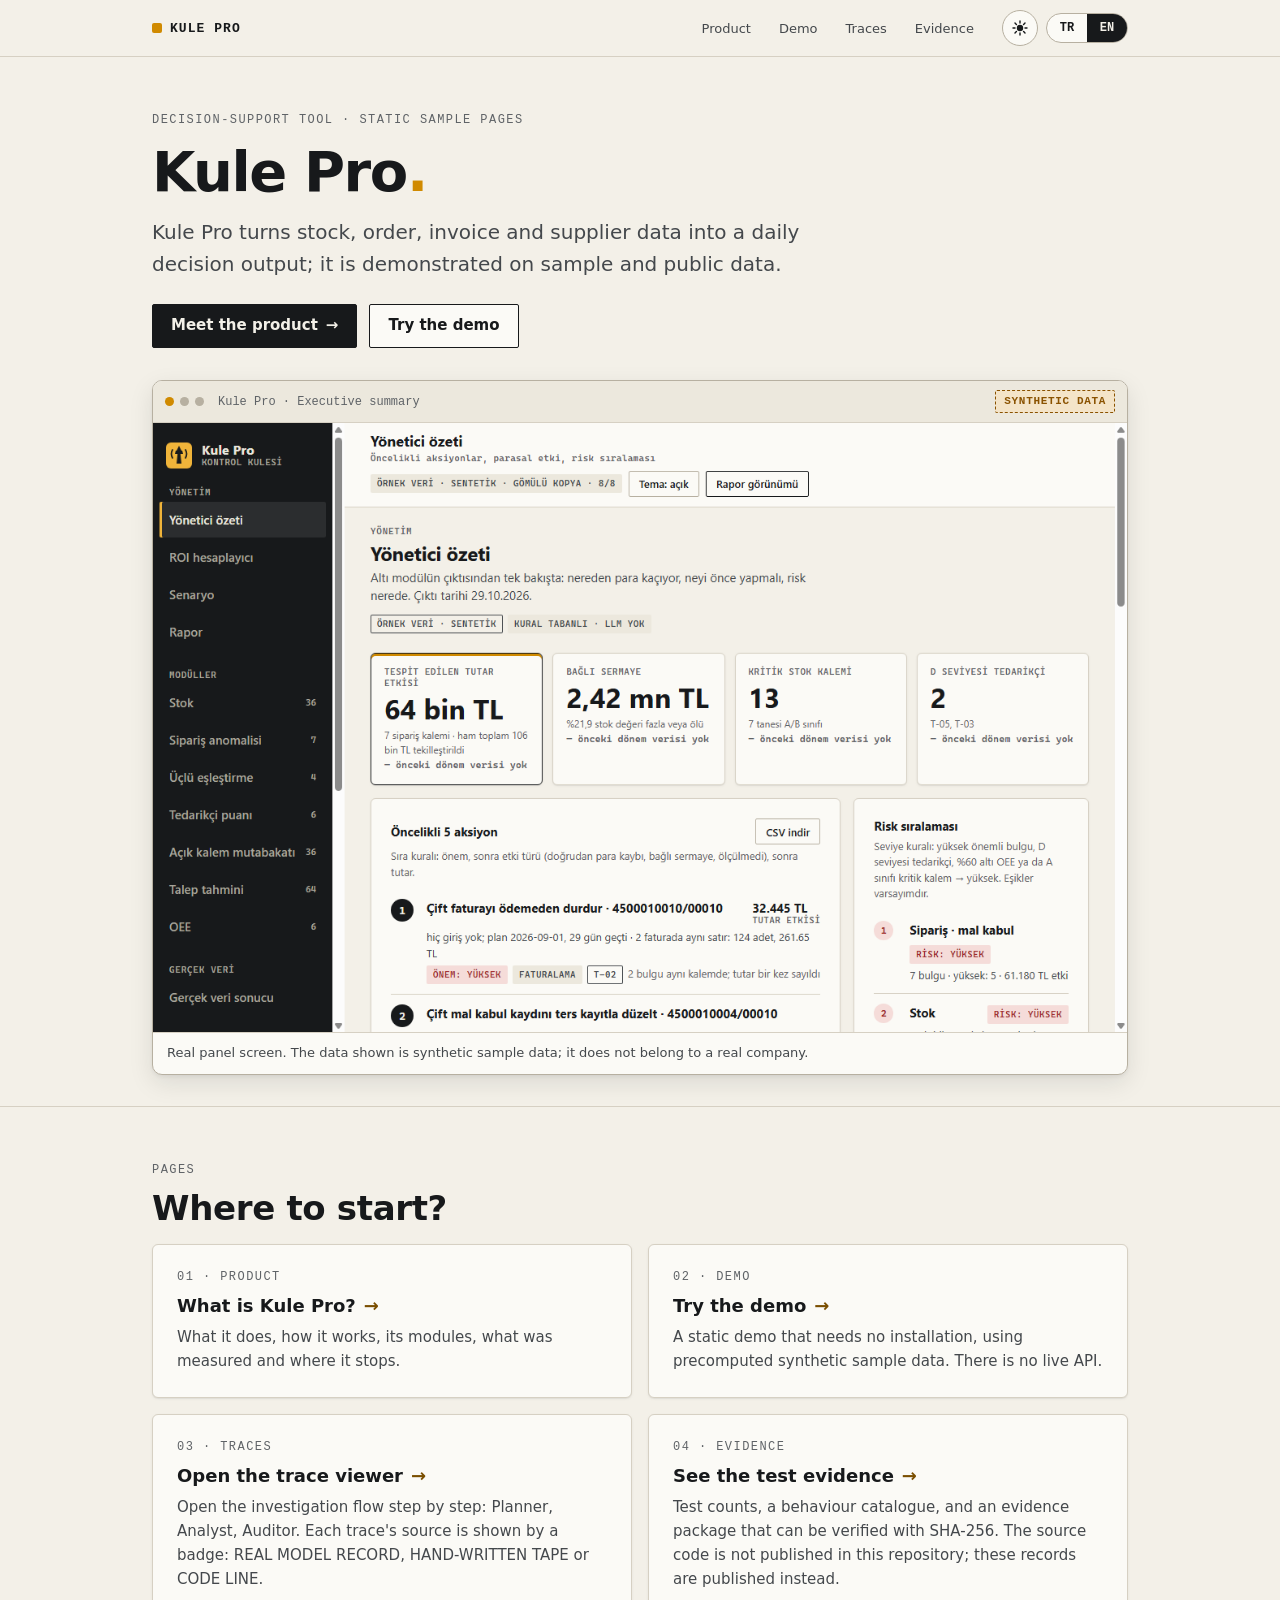
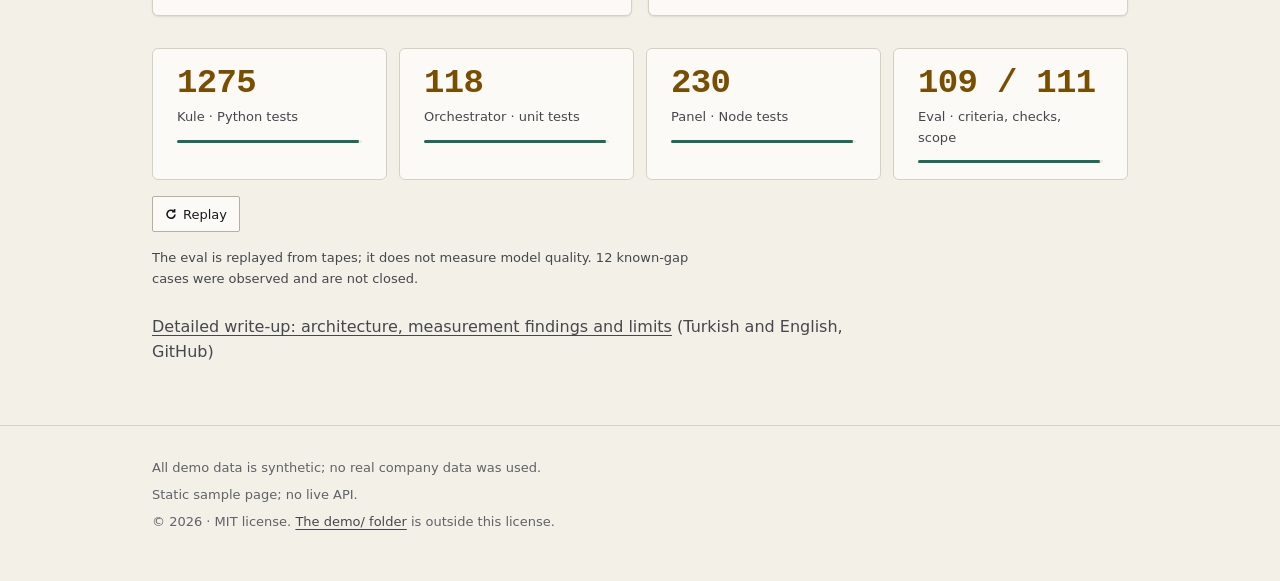
==== index.html @ ad72a08b "KULE-SENKRON-1: vitrin Kule Pro 0.14.0'a göre güncellendi (sürüm, test sayıları 1298/120/234, sürüm " ====
<!doctype html>
<html lang="tr">
<head>
<meta charset="utf-8">
<meta name="viewport" content="width=device-width, initial-scale=1">
<meta name="robots" content="noindex">
<title>Kule Pro</title>
<meta name="description" content="Kule Pro stok, sipariş, fatura ve tedarikçi verisinden her gün karar çıktısı üretir; örnek ve herkese açık veriyle gösterilmiştir.">
<link rel="icon" href="data:image/svg+xml,%3Csvg xmlns='http://www.w3.org/2000/svg' viewBox='0 0 32 32'%3E%3Crect width='32' height='32' rx='6' fill='%23f0b43a'/%3E%3Cpath d='M13 26h6l-1.2-12h-3.6zM11 14h10l-1-4h-8zM16 4l-3 6h6z' fill='%2317191b'/%3E%3C/svg%3E">
<link rel="stylesheet" href="assets/ds/ds-tokens.css">
<link rel="stylesheet" href="assets/ds/ds-ustbar.css">
<link rel="stylesheet" href="assets/ds/ds-reveal.css">
<link rel="stylesheet" href="assets/ds/ds-kart.css">
<link rel="stylesheet" href="assets/ds/ds-sayac.css">
<link rel="stylesheet" href="assets/site.css">
<script src="assets/site.js"></script>
<script src="assets/ds/ds-reveal.js"></script>
</head>
<body>

<header class="ds-ustbar" data-ds-ustbar>
  <div class="ds-ustbar-ic">
    <a class="ds-marka" href="index.html">Kule Pro</a>
    <nav aria-label="Sayfalar">
      <a href="portfoy/index.html">Ürün</a>
      <a href="demo/index.html">Demo</a>
      <a href="ajan-orkestrasyon/iz-goruntuleyici/index.html">İzler</a>
      <a href="kanit/index.html">Kanıt</a>
    </nav>
    <div class="ust-arac">
      <button class="tema-dugme" id="tema" type="button" aria-label="Temayı değiştir" title="Temayı değiştir">
        <svg class="gunes" viewBox="0 0 16 16" aria-hidden="true"><circle cx="8" cy="8" r="3.2" fill="currentColor"/><path d="M8 1v2M8 13v2M1 8h2M13 8h2M3 3l1.4 1.4M11.6 11.6 13 13M3 13l1.4-1.4M11.6 4.4 13 3" stroke="currentColor" stroke-width="1.4" stroke-linecap="round"/></svg>
        <svg class="ay" viewBox="0 0 16 16" aria-hidden="true"><path d="M13.5 10.2A6 6 0 0 1 5.8 2.5a6 6 0 1 0 7.7 7.7z" fill="currentColor"/></svg>
      </button>
      <span id="dil-yuva"></span>
    </div>
  </div>
  <div class="ds-ilerleme" aria-hidden="true"><i></i></div>
</header>

<main>
  <div class="kahraman">
    <div class="wrap">
      <span class="ds-ust">Karar destek aracı · statik örnek sayfalar</span>
      <h1>Kule Pro<span class="x">.</span></h1>
      <p class="lede">Kule Pro stok, sipariş, fatura ve tedarikçi verisinden her gün karar çıktısı üretir; örnek ve herkese açık veriyle gösterilmiştir.</p>
      <div class="dugmeler">
        <a class="dugme birincil" href="portfoy/index.html">Ürünü tanı <span class="ds-ok" aria-hidden="true">→</span></a>
        <a class="dugme" href="demo/index.html">Demoyu dene</a>
      </div>
      <figure class="ekran">
        <div class="ekran-bas"><i aria-hidden="true"></i><i aria-hidden="true"></i><i aria-hidden="true"></i><span>Kule Pro · Yönetici özeti</span><span class="rozet-sentetik">Sentetik veri</span></div>
        <img class="tema-acik" src="assets/ekran/panel-ozet-acik.png" width="1200" height="750" alt="Kule Pro panelinin yönetici özeti ekranı: tutar etkisi, bağlı sermaye, kritik stok kalemi, öncelikli aksiyonlar ve risk sıralaması.">
        <img class="tema-koyu" src="assets/ekran/panel-ozet-koyu.png" width="1200" height="750" loading="lazy" alt="Kule Pro panelinin yönetici özeti ekranı, koyu tema.">
        <figcaption>Gerçek panel ekranı. Gösterilen veriler sentetik örnek veridir; gerçek bir şirkete ait değildir.</figcaption>
      </figure>
    </div>
  </div>

  <section class="bolum" aria-labelledby="h-sayfalar">
    <div class="wrap">
      <div data-ds-reveal>
        <span class="ds-ust">Sayfalar</span>
        <h2 id="h-sayfalar">Nereden başlamalı?</h2>
      </div>
      <div class="ds-kartlar" data-ds-reveal="sira">
        <a class="ds-kart" href="portfoy/index.html"><span class="ds-ust">01 · ürün</span><b class="ds-kart-baslik">Kule Pro nedir? <span class="ds-ok" aria-hidden="true">→</span></b><span class="ds-kart-metin">Ne yaptığı, nasıl çalıştığı, modülleri, neyin ölçüldüğü ve nerede durduğu.</span></a>
        <a class="ds-kart" href="demo/index.html"><span class="ds-ust">02 · demo</span><b class="ds-kart-baslik">Demoyu dene <span class="ds-ok" aria-hidden="true">→</span></b><span class="ds-kart-metin">Kurulum gerektirmeyen statik demo, önceden hesaplanmış sentetik örnek veriyle çalışır. Canlı API yoktur.</span></a>
        <a class="ds-kart" href="ajan-orkestrasyon/iz-goruntuleyici/index.html"><span class="ds-ust">03 · izler</span><b class="ds-kart-baslik">İz görüntüleyiciyi aç <span class="ds-ok" aria-hidden="true">→</span></b><span class="ds-kart-metin">Soruşturma akışını adım adım aç: Planlayıcı, Analist, Denetçi. Her izin kaynağı rozetle belirtilir: GERÇEK MODEL KAYDI, ELLE YAZILMIŞ KAYIT veya KOD SATIRI.</span></a>
        <a class="ds-kart" href="kanit/index.html"><span class="ds-ust">04 · kanıt</span><b class="ds-kart-baslik">Test kanıtını gör <span class="ds-ok" aria-hidden="true">→</span></b><span class="ds-kart-metin">Test sayıları, davranış kataloğu ve SHA-256 ile doğrulanabilir kanıt paketi. Kaynak kod bu depoda yayımlanmıyor; yerine bu kanıtlar var.</span></a>
      </div>
      <div class="sayi-serit" data-ds-sayac-grup data-ds-etiket-tekrar="Tekrar oynat" data-ds-reveal>
        <div class="ds-sayilar">
          <div class="ds-sayi"><b data-ds-sayac>1298</b><span>Kule · Python testi</span><span class="ds-alt" data-oran="1"><i></i></span></div>
          <div class="ds-sayi"><b data-ds-sayac>120</b><span>Orkestratör · birim testi</span><span class="ds-alt" data-oran="1"><i></i></span></div>
          <div class="ds-sayi"><b data-ds-sayac>234</b><span>Panel · Node testi</span><span class="ds-alt" data-oran="1"><i></i></span></div>
          <div class="ds-sayi"><b data-ds-sayac>111 / 111</b><span>Eval · ölçüt, kontrol, kapsam</span><span class="ds-alt" data-oran="1"><i></i></span></div>
        </div>
      </div>
      <p class="ikincil kucuk" style="margin-top:var(--s4)">Eval kasetten oynatılır; model kalitesini ölçmez. 12 bilinen açık vaka gözlendi ve kapanmadı.</p>
      <p class="ikincil" style="margin-top:var(--s5)"><a href="https://github.com/Sahinoglu0/ai-otomasyon-portfoy#readme">Ayrıntılı anlatım: mimari, ölçüm bulguları ve sınırlar</a> (Türkçe ve İngilizce, GitHub)</p>
    </div>
  </section>
</main>

<footer class="alt">
  <div class="wrap">
    <span>Demolardaki tüm veriler sentetiktir; gerçek şirket verisi kullanılmamıştır.</span>
    <span>Statik örnek sayfa; canlı API yok.</span>
    <span>© 2026 · MIT lisansı. <a href="demo/LICENSE.txt">demo/ klasörü</a> bu lisansın dışındadır.</span>
  </div>
</footer>

<script src="assets/ds/ds-sayac.js"></script>
<script src="assets/ds/ds-ustbar.js"></script>
<script src="assets/i18n-urun.js"></script>
<script src="assets/i18n.js"></script>
</body>
</html>
---- assets/ds/ds-tokens.css ----
:root {
--paper: #f3f0e8;
--surface: #fbfaf6;
--surface-2: #ece8dd;
--ink: #17191b;
--ink-2: #44484c;
--ink-3: #5f6367;
--rule: #d6d0c3;
--rule-strong: #b7b0a1;
--accent: #d08a00;
--accent-ink: #7a4e00;
--isaret: #b57400;
--accent-soft: #f6e3b8;
--on-accent: #17191b;
--ok: #1d6b57;
--ok-soft: #d9ece5;
--wait: #8a5200;
--wait-soft: #f4e4c8;
--bad: #a12a2a;
--bad-soft: #f5dcd9;
--info: #2b5c8a;
--info-soft: #dce7f2;
--nav: #17191b;
--nav-ink: #e9e6de;
--nav-ink-2: #b9b6ae;
--focus: #7a4e00;
--golge-1: 0 1px 0 rgba(23, 25, 27, .04), 0 1px 3px rgba(23, 25, 27, .06);
--golge-2: 0 2px 4px rgba(23, 25, 27, .06), 0 8px 24px rgba(23, 25, 27, .10);
--golge-bar: 0 1px 0 var(--rule), 0 6px 18px rgba(23, 25, 27, .08);
--sans: "IBM Plex Sans", system-ui, -apple-system, "Segoe UI", Roboto, sans-serif;
--mono: "IBM Plex Mono", ui-monospace, "Cascadia Mono", Consolas, monospace;
--t-xs: 12px;
--t-sm: 13px;
--t-md: 15px;
--t-base: 16px;
--t-lg: 18px;
--t-xl: clamp(20px, 2.4vw, 24px);
--t-2xl: clamp(26px, 4vw, 34px);
--t-3xl: clamp(34px, 7vw, 56px);
--lh: 1.6;
--lh-sik: 1.15;
--s1: 4px;
--s2: 8px;
--s3: 12px;
--s4: 16px;
--s5: 24px;
--s6: 32px;
--s7: 48px;
--s8: 64px;
--r1: 2px;
--r2: 6px;
--r3: 10px;
--r-tam: 999px;
--sure-1: 120ms;
--sure-2: 200ms;
--sure-3: 320ms;
--sure-4: 600ms;
--sure-adim: 650ms;
--egri-cik: cubic-bezier(.2, .7, .2, 1);
--egri-gir: cubic-bezier(.4, 0, 1, 1);
--egri-ortak: cubic-bezier(.4, 0, .2, 1);
--egri-yay: cubic-bezier(.34, 1.4, .64, 1);
--kayma: 12px;
color-scheme: light;
}
@media (prefers-color-scheme: dark) {
:root:not([data-theme="light"]) {
--paper: #121315;
--surface: #1a1c1f;
--surface-2: #23262a;
--ink: #eceae4;
--ink-2: #bfc0bb;
--ink-3: #9a9c97;
--rule: #2e3135;
--rule-strong: #464a4f;
--accent: #f0b43a;
--accent-ink: #f3c46a;
--isaret: #f0b43a;
--accent-soft: #3a2e14;
--on-accent: #17191b;
--ok: #6cc3a3;
--ok-soft: #173229;
--wait: #e5aa52;
--wait-soft: #35280f;
--bad: #ec8b84;
--bad-soft: #3a1c1b;
--info: #8db8e3;
--info-soft: #172636;
--nav: #0c0d0e;
--nav-ink: #eceae4;
--nav-ink-2: #a3a8ad;
--focus: #f0b43a;
--golge-1: 0 1px 0 rgba(0, 0, 0, .3), 0 1px 3px rgba(0, 0, 0, .4);
--golge-2: 0 2px 4px rgba(0, 0, 0, .35), 0 10px 28px rgba(0, 0, 0, .45);
--golge-bar: 0 1px 0 var(--rule), 0 6px 18px rgba(0, 0, 0, .4);
color-scheme: dark;
}
}
:root[data-theme="dark"] {
--paper: #121315;
--surface: #1a1c1f;
--surface-2: #23262a;
--ink: #eceae4;
--ink-2: #bfc0bb;
--ink-3: #9a9c97;
--rule: #2e3135;
--rule-strong: #464a4f;
--accent: #f0b43a;
--accent-ink: #f3c46a;
--isaret: #f0b43a;
--accent-soft: #3a2e14;
--on-accent: #17191b;
--ok: #6cc3a3;
--ok-soft: #173229;
--wait: #e5aa52;
--wait-soft: #35280f;
--bad: #ec8b84;
--bad-soft: #3a1c1b;
--info: #8db8e3;
--info-soft: #172636;
--nav: #0c0d0e;
--nav-ink: #eceae4;
--nav-ink-2: #a3a8ad;
--focus: #f0b43a;
--golge-1: 0 1px 0 rgba(0, 0, 0, .3), 0 1px 3px rgba(0, 0, 0, .4);
--golge-2: 0 2px 4px rgba(0, 0, 0, .35), 0 10px 28px rgba(0, 0, 0, .45);
--golge-bar: 0 1px 0 var(--rule), 0 6px 18px rgba(0, 0, 0, .4);
color-scheme: dark;
}
@media (prefers-reduced-motion: reduce) {
:root { --sure-1: 0ms; --sure-2: 0ms; --sure-3: 0ms; --sure-4: 0ms; --sure-adim: 0ms; --kayma: 0px; }
}
:root[data-hareket="azalt"] { --sure-1: 0ms; --sure-2: 0ms; --sure-3: 0ms; --sure-4: 0ms; --sure-adim: 0ms; --kayma: 0px; }
*, *::before, *::after { box-sizing: border-box; }
html { -webkit-text-size-adjust: 100%; }
body {
margin: 0;
background: var(--paper);
color: var(--ink);
font: 400 var(--t-base)/var(--lh) var(--sans);
overflow-x: hidden;
}
a { color: inherit; text-underline-offset: 3px; }
button { font: inherit; color: inherit; }
:where(a, button, summary, [tabindex], input, select, textarea):focus-visible {
outline: 2px solid var(--focus);
outline-offset: 2px;
border-radius: var(--r1);
}
.ds-sr {
position: absolute; width: 1px; height: 1px; padding: 0; margin: -1px;
overflow: hidden; clip: rect(0 0 0 0); white-space: nowrap; border: 0;
}
.ds-mono { font-family: var(--mono); }
.ds-ust {
font: 500 var(--t-xs)/1.4 var(--mono); letter-spacing: .12em; text-transform: uppercase; color: var(--ink-3);
}
.ds-oynat {
display: flex; flex-wrap: wrap; gap: var(--s2); margin-top: var(--s4);
}
.ds-oynat button {
display: inline-flex; align-items: center; gap: 6px; min-height: 36px; padding: 0 12px;
background: var(--surface); border: 1px solid var(--rule-strong); border-radius: var(--r1);
font: 500 var(--t-sm)/1 var(--sans); cursor: pointer;
transition: border-color var(--sure-1) var(--egri-ortak), background-color var(--sure-1) var(--egri-ortak);
}
.ds-oynat button:hover:not(:disabled) { border-color: var(--ink); }
.ds-oynat button:disabled { opacity: .5; cursor: default; }
.ds-oynat button[aria-pressed="true"] { background: var(--surface-2); }
.ds-oynat svg { width: 12px; height: 12px; flex: none; }
.ds-oynat[hidden], .ds-oynat [hidden] { display: none; }
---- assets/ds/ds-ustbar.css ----
.ds-ustbar {
position: sticky; top: 0; z-index: 50;
background: var(--paper); border-bottom: 1px solid var(--rule);
transition: box-shadow var(--sure-3) var(--egri-ortak), background-color var(--sure-3) var(--egri-ortak);
}
.ds-ustbar.ds-kaydi {
background: color-mix(in srgb, var(--paper) 88%, transparent);
-webkit-backdrop-filter: saturate(1.4) blur(8px); backdrop-filter: saturate(1.4) blur(8px);
box-shadow: var(--golge-bar); border-bottom-color: transparent;
}
.ds-ustbar-ic {
display: flex; align-items: center; gap: var(--s4); height: 56px;
max-width: 1040px; margin: 0 auto; padding: 0 var(--s4);
}
@media (min-width: 720px) { .ds-ustbar-ic { padding: 0 var(--s6); } }
.ds-marka {
flex: none; display: inline-flex; align-items: center; gap: var(--s2); text-decoration: none;
font: 700 var(--t-sm)/1 var(--mono); letter-spacing: .08em; text-transform: uppercase;
}
.ds-marka::before {
content: ""; width: 10px; height: 10px; border-radius: 2px; background: var(--accent);
transition: transform var(--sure-3) var(--egri-yay);
}
.ds-marka:hover::before { transform: rotate(45deg); }
.ds-ustbar nav {
flex: 1 1 auto; min-width: 0; display: flex; justify-content: flex-end; gap: var(--s1);
overflow-x: auto; scrollbar-width: none;
-webkit-mask-image: linear-gradient(90deg, transparent 0, #000 12px, #000 calc(100% - 12px), transparent);
mask-image: linear-gradient(90deg, transparent 0, #000 12px, #000 calc(100% - 12px), transparent);
}
.ds-ustbar nav::-webkit-scrollbar { display: none; }
@media (max-width: 719px) { .ds-ustbar nav { justify-content: flex-start; } }
.ds-ustbar nav a {
position: relative; flex: none; display: inline-flex; align-items: center; min-height: 44px; padding: 0 var(--s3);
font: 500 var(--t-sm)/1 var(--sans); color: var(--ink-2); text-decoration: none;
transition: color var(--sure-1) var(--egri-ortak);
}
.ds-ustbar nav a::after {
content: ""; position: absolute; left: var(--s3); right: var(--s3); bottom: 10px; height: 2px;
background: var(--isaret); transform: scaleX(0); transform-origin: left;
transition: transform var(--sure-3) var(--egri-cik);
}
.ds-ustbar nav a:hover { color: var(--ink); }
.ds-ustbar nav a[aria-current="true"] { color: var(--ink); }
.ds-ustbar nav a[aria-current="true"]::after { transform: scaleX(1); }
.ds-ustbar nav a:focus-visible { outline-offset: -4px; }
.ds-ilerleme {
position: absolute; left: 0; right: 0; bottom: -1px; height: 3px; pointer-events: none;
}
.ds-ilerleme i {
display: block; height: 100%; background: var(--isaret);
transform-origin: left; transform: scaleX(var(--ilerleme, 0));
}
@supports (animation-timeline: scroll()) {
.ds-ilerleme i { animation: ds-ilerle linear both; animation-timeline: scroll(root block); }
@keyframes ds-ilerle { from { transform: scaleX(0); } to { transform: scaleX(1); } }
}
:root:has(.ds-ustbar) { scroll-padding-top: 72px; }
@media (prefers-reduced-motion: reduce) {
.ds-ustbar, .ds-ustbar nav a::after, .ds-marka::before { transition: none; }
}
:root[data-hareket="azalt"] .ds-ustbar,
:root[data-hareket="azalt"] .ds-ustbar nav a::after,
:root[data-hareket="azalt"] .ds-marka::before { transition: none; }
---- assets/ds/ds-reveal.css ----
.ds-reveal-hazir [data-ds-reveal]:not(.ds-gorundu),
.ds-reveal-hazir [data-ds-reveal="sira"]:not(.ds-gorundu) > * {
opacity: 0;
transform: translateY(calc(var(--kayma) * 2));
}
.ds-reveal-hazir [data-ds-reveal="sira"]:not(.ds-gorundu) { opacity: 1; transform: none; }
.ds-reveal-hazir [data-ds-reveal]:not(.ds-bitti),
.ds-reveal-hazir [data-ds-reveal="sira"]:not(.ds-bitti) > * {
transition:
opacity var(--sure-4) var(--egri-cik),
transform var(--sure-4) var(--egri-cik);
transition-delay: calc(var(--ds-i, 0) * 70ms);
}
@media (prefers-reduced-motion: reduce) {
.ds-reveal-hazir [data-ds-reveal],
.ds-reveal-hazir [data-ds-reveal] > * { opacity: 1 !important; transform: none !important; transition: none !important; }
}
:root[data-hareket="azalt"] [data-ds-reveal],
:root[data-hareket="azalt"] [data-ds-reveal] > * { opacity: 1 !important; transform: none !important; transition: none !important; }
@media print {
[data-ds-reveal], [data-ds-reveal] > * { opacity: 1 !important; transform: none !important; }
}
---- assets/ds/ds-kart.css ----
.ds-kartlar {
display: grid; gap: var(--s4); grid-template-columns: minmax(0, 1fr);
}
@media (min-width: 720px) { .ds-kartlar { grid-template-columns: repeat(2, minmax(0, 1fr)); } }
.ds-kart {
position: relative; display: flex; flex-direction: column; gap: var(--s2); min-width: 0;
padding: var(--s5); background: var(--surface); color: inherit; text-decoration: none;
border: 1px solid var(--rule); border-radius: var(--r2); box-shadow: var(--golge-1);
transition:
transform var(--sure-2) var(--egri-cik),
box-shadow var(--sure-2) var(--egri-cik),
border-color var(--sure-1) var(--egri-ortak);
}
.ds-kart::before {
content: ""; position: absolute; left: -1px; right: -1px; top: -1px; height: 3px;
background: var(--accent); border-radius: var(--r2) var(--r2) 0 0;
transform: scaleX(0); transform-origin: left; transition: transform var(--sure-3) var(--egri-cik);
}
.ds-kart-baslik { display: flex; align-items: baseline; gap: var(--s2); font: 600 var(--t-lg)/1.3 var(--sans); }
.ds-kart-metin { color: var(--ink-2); font-size: var(--t-md); }
.ds-ok { display: inline-block; color: var(--accent-ink); transition: transform var(--sure-2) var(--egri-cik); }
.ds-kart:hover, .ds-kart:focus-visible {
transform: translateY(calc(var(--kayma) / -4));
box-shadow: var(--golge-2);
border-color: var(--rule-strong);
}
.ds-kart:hover::before, .ds-kart:focus-visible::before { transform: scaleX(1); }
.ds-kart:hover .ds-ok, .ds-kart:focus-visible .ds-ok { transform: translateX(calc(var(--kayma) / 3)); }
.ds-kart:focus-visible { outline: 2px solid var(--focus); outline-offset: 3px; }
.ds-kart:active { transform: translateY(0); box-shadow: var(--golge-1); }
@media (prefers-reduced-motion: reduce) {
.ds-kart, .ds-kart::before, .ds-ok { transition: none; }
.ds-kart:hover, .ds-kart:focus-visible { transform: none; }
.ds-kart:hover .ds-ok, .ds-kart:focus-visible .ds-ok { transform: none; }
}
:root[data-hareket="azalt"] .ds-kart:hover,
:root[data-hareket="azalt"] .ds-kart:focus-visible,
:root[data-hareket="azalt"] .ds-kart:hover .ds-ok,
:root[data-hareket="azalt"] .ds-kart:focus-visible .ds-ok { transform: none; }
---- assets/ds/ds-sayac.css ----
.ds-sayilar {
display: grid; gap: var(--s3); grid-template-columns: repeat(auto-fit, minmax(140px, 1fr));
}
.ds-sayi {
min-width: 0; padding: var(--s4) var(--s5); background: var(--surface);
border: 1px solid var(--rule); border-radius: var(--r2);
}
.ds-sayi b, [data-ds-sayac] {
display: inline-block; font: 700 var(--t-2xl)/1.1 var(--mono);
font-variant-numeric: tabular-nums; letter-spacing: -.02em; color: var(--ink);
}
.ds-sayi > span:not(.ds-alt) { display: block; margin-top: var(--s1); color: var(--ink-2); font-size: var(--t-sm); }
.ds-sayi > .ds-alt { display: block; height: 3px; margin-top: var(--s3); background: var(--surface-2); border-radius: 2px; overflow: hidden; }
.ds-sayi .ds-alt i {
display: block; height: 100%; background: var(--ok); transform-origin: left;
transform: scaleX(var(--ds-oran, 1));
}
[data-ds-sayac].ds-sayiyor { color: var(--accent-ink); }
[data-ds-sayac] { transition: color var(--sure-4) var(--egri-ortak); }
---- assets/site.css ----
/* Yayın sayfaları (giriş + ürün) için sayfa düzeni. Renk, yazı, boşluk ve hareket belirteçleri ds/ds-tokens.css'ten gelir.
   Hareket yalnız transform/opacity; prefers-reduced-motion ya da html[data-hareket="azalt"] altında süreler 0. */

.wrap { max-width: 1040px; margin: 0 auto; padding: 0 var(--s4); }
@media (min-width: 720px) { .wrap { padding: 0 var(--s6); } }

/* Üst bar sağ ucu: tema düğmesi + dil düğmesi (assets/i18n.js #dil-yuva içine koyar) */
.ust-arac { flex: none; display: flex; align-items: center; gap: var(--s2); }
.tema-dugme {
  display: inline-grid; place-items: center; width: 36px; height: 36px; padding: 0; cursor: pointer;
  background: var(--surface); border: 1px solid var(--rule-strong); border-radius: var(--r-tam);
  transition: border-color var(--sure-1) var(--egri-ortak);
}
.tema-dugme:hover { border-color: var(--ink); }
.tema-dugme svg { width: 16px; height: 16px; }
.tema-dugme .ay { display: none; }
@media (prefers-color-scheme: dark) { :root:not([data-theme="light"]) .tema-dugme .gunes { display: none; } :root:not([data-theme="light"]) .tema-dugme .ay { display: block; } }
:root[data-theme="dark"] .tema-dugme .gunes { display: none; }
:root[data-theme="dark"] .tema-dugme .ay { display: block; }
#lang-switch.yuvada { border-color: var(--rule-strong); }
#lang-switch.yuvada button { min-height: 36px; padding: 0 10px; min-width: 38px; box-sizing: border-box; display: inline-grid; place-items: center; }
@media (max-width: 719px) { .ds-ustbar-ic { gap: var(--s2); } .ds-marka { font-size: var(--t-xs); } }

/* Giriş bloğu */
.kahraman { padding: var(--s7) 0 var(--s6); overflow: hidden; }
.kahraman h1 { font: 700 var(--t-3xl)/1.02 var(--sans); letter-spacing: -.025em; margin: var(--s3) 0 var(--s4); }
.kahraman h1 .x { color: var(--accent); }
.lede { font-size: clamp(17px, 2.2vw, 20px); color: var(--ink-2); max-width: 54ch; margin: 0 0 var(--s5); }
.dugmeler { display: flex; flex-wrap: wrap; gap: var(--s3); }
.dugme {
  display: inline-flex; align-items: center; gap: var(--s2); min-height: 44px; padding: 0 18px;
  font: 600 15px/1 var(--sans); text-decoration: none; color: var(--ink);
  background: var(--surface); border: 1.5px solid var(--ink); border-radius: var(--r1);
  transition: transform var(--sure-2) var(--egri-cik), background-color var(--sure-1) var(--egri-ortak);
}
.dugme:hover { transform: translateY(-2px); }
.dugme.birincil { background: var(--ink); color: var(--paper); }
.dugme .ds-ok { color: inherit; }
.dugme:hover .ds-ok { transform: translateX(3px); }

/* Ürün ekranı çerçevesi: gerçek panel görüntüsü + sentetik veri rozeti */
.ekran {
  position: relative; margin: var(--s6) 0 0; min-width: 0;
  background: var(--surface); border: 1px solid var(--rule-strong); border-radius: var(--r3);
  box-shadow: var(--golge-2); overflow: hidden;
}
.ekran-bas {
  display: flex; align-items: center; gap: 6px; padding: 9px 12px;
  border-bottom: 1px solid var(--rule); background: var(--surface-2);
}
.ekran-bas i { width: 9px; height: 9px; border-radius: 50%; background: var(--rule-strong); }
.ekran-bas i:first-child { background: var(--accent); }
.ekran-bas span:not(.rozet-sentetik) { min-width: 0; margin-left: var(--s2); font: 500 var(--t-xs)/1 var(--mono); color: var(--ink-3); overflow: hidden; text-overflow: ellipsis; white-space: nowrap; }
.ekran img { display: block; width: 100%; height: auto; aspect-ratio: 16 / 10; object-fit: cover; object-position: top left; }
.ekran.uzun img { aspect-ratio: auto; }
.ekran figcaption { padding: 10px 14px; border-top: 1px solid var(--rule); font-size: var(--t-sm); color: var(--ink-2); }
.rozet-sentetik {
  flex: none; margin-left: auto;
  font: 600 11px/1 var(--mono); letter-spacing: .06em; text-transform: uppercase;
  padding: 5px 8px; border-radius: var(--r1);
  color: var(--wait); background: var(--wait-soft); border: 1px dashed var(--wait);
}

/* Tema'ya göre görüntü: koyu temada koyu ekran görüntüsü (loading=lazy: gizli olan indirilmez) */
.tema-koyu { display: none !important; }
@media (prefers-color-scheme: dark) {
  :root:not([data-theme="light"]) .tema-acik { display: none !important; }
  :root:not([data-theme="light"]) .tema-koyu { display: block !important; }
}
:root[data-theme="dark"] .tema-acik { display: none !important; }
:root[data-theme="dark"] .tema-koyu { display: block !important; }

/* Kahraman ekranı: yüklenince eğik ve aşağıdan düzleşerek gelir, ardından bir ışık şeridi bir kez geçer */
.kahraman .ekran { transform-origin: 50% 0; animation: ekran-gel calc(var(--sure-4) * 1.6) var(--egri-cik) both .15s; }
.kahraman .ekran::after {
  content: ""; position: absolute; inset: 0; pointer-events: none; z-index: 1;
  background: linear-gradient(100deg, transparent 35%, color-mix(in srgb, var(--accent) 22%, transparent) 50%, transparent 65%);
  transform: translateX(-100%); animation: ekran-isik 1.4s var(--egri-ortak) 1.1s 1 both;
}
@keyframes ekran-gel { from { opacity: 0; transform: perspective(1400px) rotateX(10deg) translateY(28px); } to { opacity: 1; transform: none; } }
@keyframes ekran-isik { from { transform: translateX(-100%); } to { transform: translateX(100%); } }
@media (prefers-reduced-motion: reduce) { .kahraman .ekran, .kahraman .ekran::after { animation: none; } .kahraman .ekran::after { display: none; } }
:root[data-hareket="azalt"] .kahraman .ekran, :root[data-hareket="azalt"] .kahraman .ekran::after { animation: none; }
:root[data-hareket="azalt"] .kahraman .ekran::after { display: none; }

/* Bölümler */
section.bolum { padding: var(--s7) 0; border-top: 1px solid var(--rule); }
section.bolum h2 { font: 700 var(--t-2xl)/var(--lh-sik) var(--sans); letter-spacing: -.01em; margin: var(--s2) 0 var(--s4); }
section.bolum h3 { font: 600 var(--t-lg)/1.3 var(--sans); margin: var(--s6) 0 var(--s3); }
section.bolum p { margin: 0 0 var(--s3); max-width: 68ch; }
.ikincil { color: var(--ink-2); }
.kucuk { font-size: var(--t-sm); }

/* Sayı şeridi */
.sayi-serit { margin-top: var(--s6); }

/* Roller */
.roller { display: grid; gap: var(--s3); grid-template-columns: minmax(0, 1fr); margin: var(--s5) 0 0; padding: 0; list-style: none; }
@media (min-width: 720px) { .roller { grid-template-columns: repeat(3, minmax(0, 1fr)); } }
.roller li { min-width: 0; padding: var(--s4); background: var(--surface); border: 1px solid var(--rule); border-left: 3px solid var(--isaret); border-radius: var(--r2); }
.roller b { display: block; margin-bottom: 2px; }
.roller span { color: var(--ink-2); font-size: var(--t-md); }

/* Nasıl çalışır adımları */
.adimlar { display: grid; gap: var(--s4); grid-template-columns: minmax(0, 1fr); margin: var(--s5) 0 0; padding: 0; list-style: none; counter-reset: adim; }
@media (min-width: 720px) { .adimlar { grid-template-columns: repeat(2, minmax(0, 1fr)); } }
.adimlar li { min-width: 0; position: relative; padding: var(--s4) var(--s4) var(--s4) 52px; background: var(--surface); border: 1px solid var(--rule); border-radius: var(--r2); }
.adimlar li::before {
  counter-increment: adim; content: counter(adim);
  position: absolute; left: 14px; top: 16px; width: 26px; height: 26px; display: grid; place-items: center;
  font: 700 var(--t-sm)/1 var(--mono); color: var(--on-accent); background: var(--accent); border-radius: 50%;
}
.adimlar b { display: block; margin-bottom: 4px; }
.adimlar span { color: var(--ink-2); font-size: var(--t-md); }

/* Modül kartları (bağlantı değil; ds-kart görünümü) */
.moduller { display: grid; gap: var(--s4); grid-template-columns: minmax(0, 1fr); margin-top: var(--s5); align-content: start; }
@media (min-width: 720px) { .moduller { grid-template-columns: repeat(2, minmax(0, 1fr)); } }
@media (min-width: 980px) { .moduller { grid-template-columns: repeat(3, minmax(0, 1fr)); } }
.moduller .ds-kart { padding: var(--s4) var(--s5); }

/* Ekran sekmeleri */
.ekran-sekmeleri { margin-top: var(--s6); }
.ekran-sekmeleri .ekran { margin-top: var(--s3); box-shadow: var(--golge-1); }

/* Sabah raporu galerisi: mobilde tek sütun, 980 px ve üstünde iki sütun; ilk görüntü tam genişlik */
.sabah-galeri { margin-top: var(--s6); }
.sabah-galeri-izgara { display: grid; gap: var(--s5); grid-template-columns: minmax(0, 1fr); margin-top: var(--s4); }
@media (min-width: 980px) { .sabah-galeri-izgara { grid-template-columns: repeat(2, minmax(0, 1fr)); } .sabah-galeri-izgara > .ekran:first-child { grid-column: 1 / -1; } }
.sabah-galeri-izgara .ekran { margin: 0; min-width: 0; box-shadow: var(--golge-1); }

/* Kanıt rakamları */
.kanit-kutu { display: grid; gap: var(--s4); grid-template-columns: minmax(0, 1fr); margin-top: var(--s5); }
@media (min-width: 720px) { .kanit-kutu { grid-template-columns: repeat(2, minmax(0, 1fr)); } }
.kanit-kutu > div { min-width: 0; padding: var(--s4) var(--s5); background: var(--surface); border: 1px solid var(--rule); border-radius: var(--r2); }
.kanit-kutu .ds-ust { display: block; margin-bottom: var(--s2); }
.kanit-kutu p:last-child { margin-bottom: 0; }
.test-satir b { display: block; font: 700 var(--t-xl)/1.2 var(--sans); }
.test-satir span { color: var(--ink-2); }

/* Sınırlar */
.sinirlar { display: grid; gap: var(--s3); margin: var(--s5) 0 0; padding: 0; list-style: none; }
.sinirlar li { padding: var(--s4); background: var(--wait-soft); border: 1px solid var(--rule-strong); border-left: 4px solid var(--wait); border-radius: var(--r2); max-width: 80ch; }
.sinirlar b { display: block; margin-bottom: 2px; }

/* Nasıl denenir kartları */
.dene { margin-top: var(--s5); }
@media (min-width: 980px) { .dene { grid-template-columns: repeat(3, minmax(0, 1fr)); } }

/* SSS */
.sss { margin-top: var(--s5); max-width: 760px; }

/* Ajan akışı / veri akışı başlıkları */
.figur-baslik { font: 600 var(--t-md)/1.3 var(--sans); margin: var(--s6) 0 var(--s3); }

/* Alt bilgi */
.alt { padding: var(--s6) 0 var(--s7); border-top: 1px solid var(--rule); font-size: var(--t-sm); color: var(--ink-3); }
.alt .wrap { display: grid; gap: 6px; }
.alt a { color: var(--ink-2); }
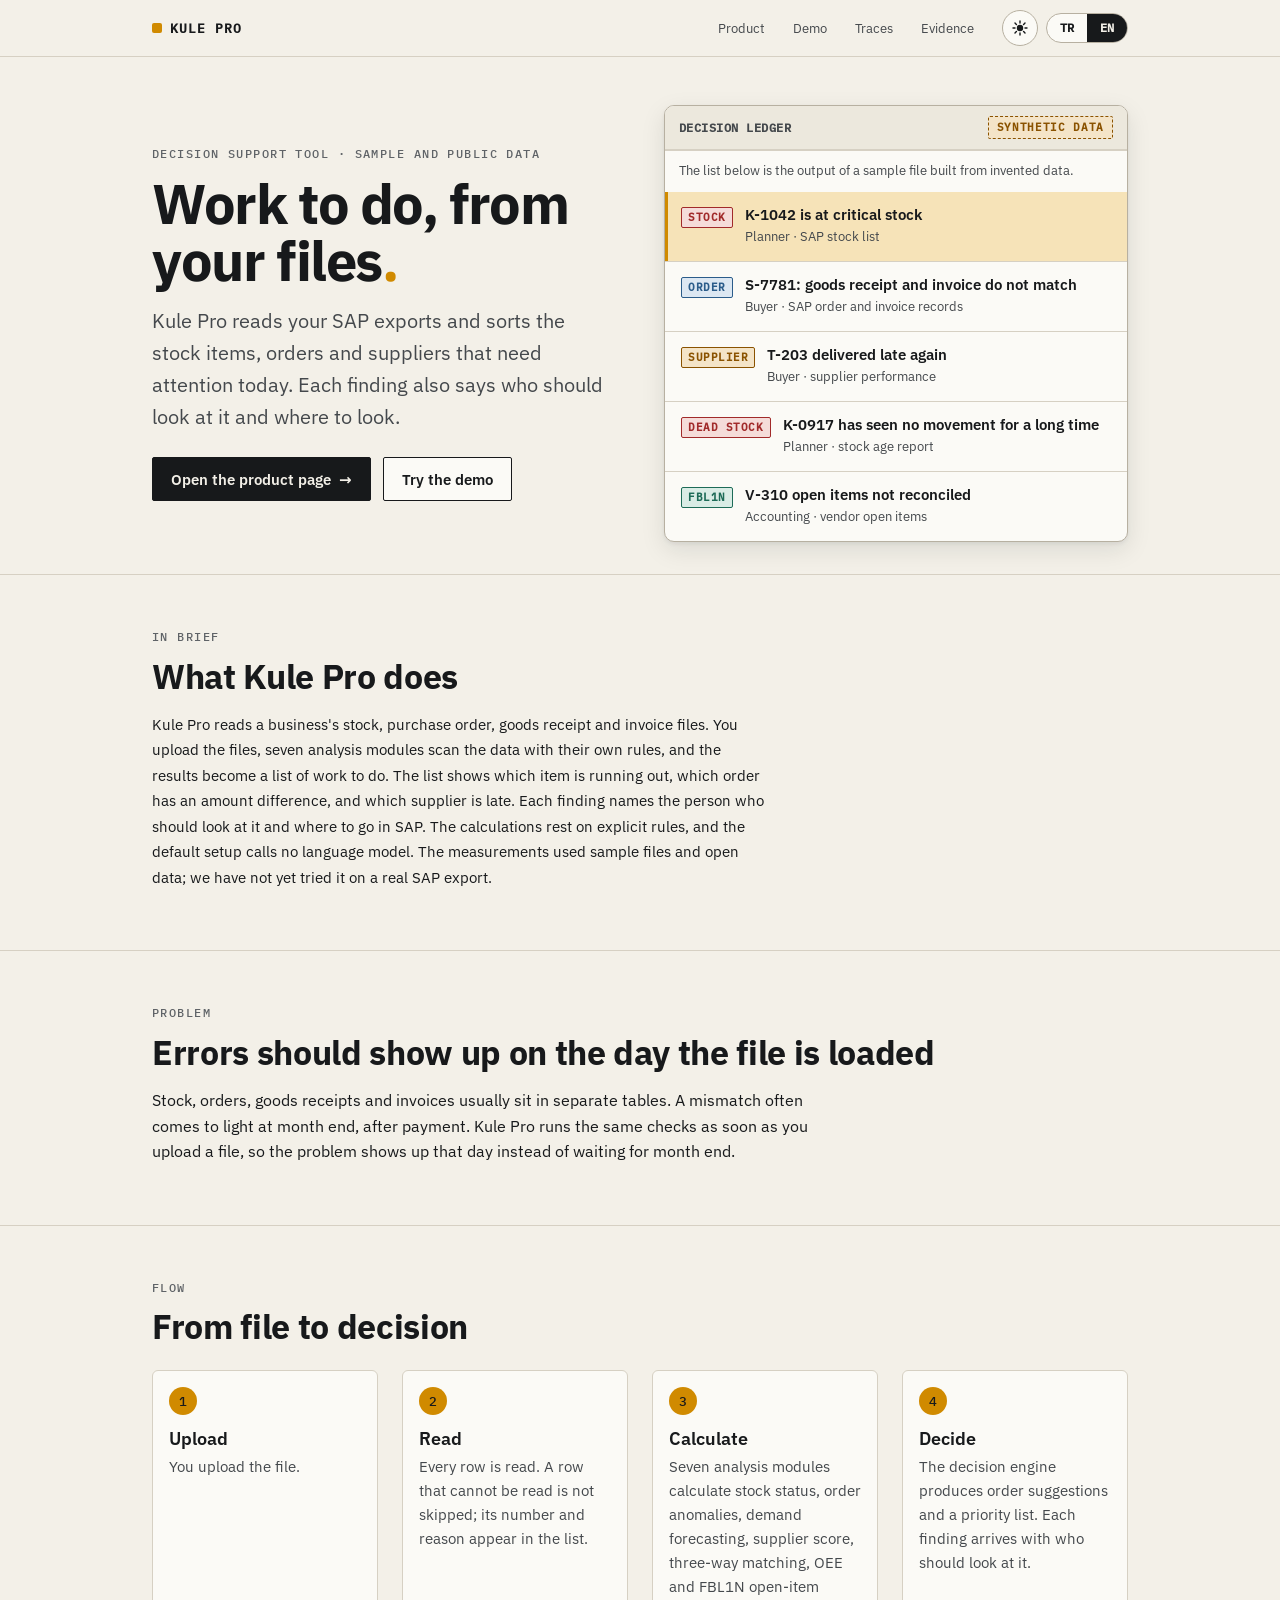
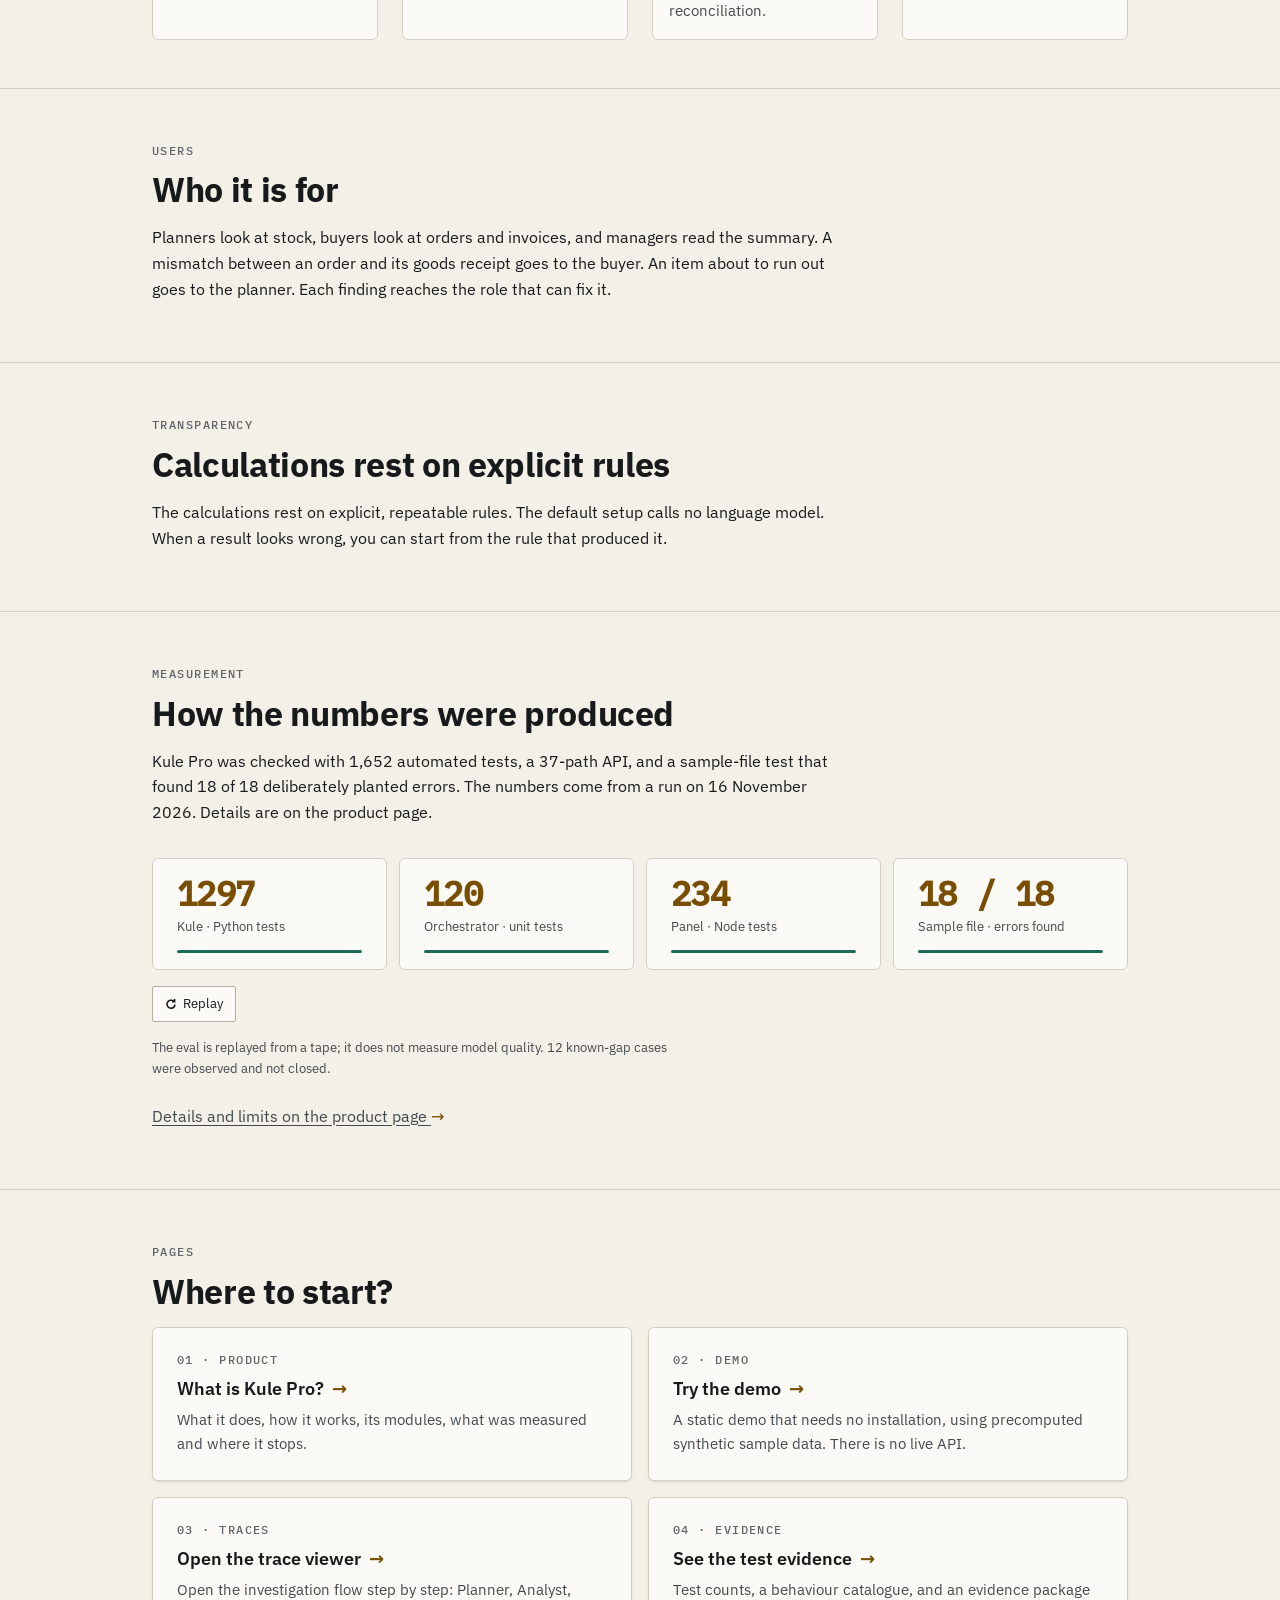
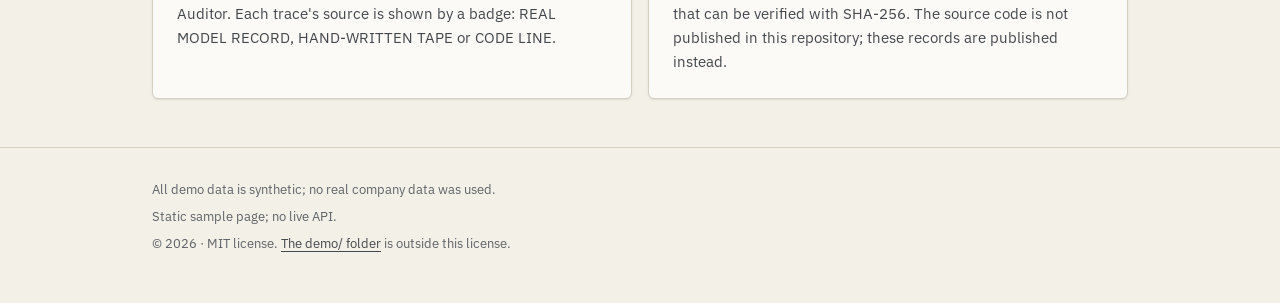
==== commit 8f798637: "VITRIN-T1: yazı tipi (IBM Plex woff2, OFL), ana sayfa (M1 metni), karar defteri, akış, mobil üst bar" ====
--- a/index.html
+++ b/index.html
@@ -5,8 +5,9 @@
 <meta name="viewport" content="width=device-width, initial-scale=1">
 <meta name="robots" content="noindex">
 <title>Kule Pro</title>
-<meta name="description" content="Kule Pro stok, sipariş, fatura ve tedarikçi verisinden her gün karar çıktısı üretir; örnek ve herkese açık veriyle gösterilmiştir.">
+<meta name="description" content="Kule Pro bir işletmenin stok, sipariş, mal kabul ve fatura dosyalarını okur ve bakılacak işlerin listesini çıkarır. Örnek ve herkese açık veriyle gösterilmiştir.">
 <link rel="icon" href="data:image/svg+xml,%3Csvg xmlns='http://www.w3.org/2000/svg' viewBox='0 0 32 32'%3E%3Crect width='32' height='32' rx='6' fill='%23f0b43a'/%3E%3Cpath d='M13 26h6l-1.2-12h-3.6zM11 14h10l-1-4h-8zM16 4l-3 6h6z' fill='%2317191b'/%3E%3C/svg%3E">
+<link rel="preload" href="assets/fonts/ibm-plex-sans-latin-400-normal.woff2" as="font" type="font/woff2" crossorigin>
 <link rel="stylesheet" href="assets/ds/ds-tokens.css">
 <link rel="stylesheet" href="assets/ds/ds-ustbar.css">
 <link rel="stylesheet" href="assets/ds/ds-reveal.css">
@@ -40,22 +41,123 @@
 
 <main>
   <div class="kahraman">
-    <div class="wrap">
-      <span class="ds-ust">Karar destek aracı · statik örnek sayfalar</span>
-      <h1>Kule Pro<span class="x">.</span></h1>
-      <p class="lede">Kule Pro stok, sipariş, fatura ve tedarikçi verisinden her gün karar çıktısı üretir; örnek ve herkese açık veriyle gösterilmiştir.</p>
-      <div class="dugmeler">
-        <a class="dugme birincil" href="portfoy/index.html">Ürünü tanı <span class="ds-ok" aria-hidden="true">→</span></a>
-        <a class="dugme" href="demo/index.html">Demoyu dene</a>
+    <div class="wrap ikili">
+      <div class="kahraman-metin">
+        <span class="ds-ust">Karar destek aracı · örnek ve herkese açık veriyle</span>
+        <h1>Dosyalarınızdan bakılacak işler<span class="x">.</span></h1>
+        <p class="lede">Kule Pro, SAP dışa aktarımlarınızı okur ve bugün ilgilenmeniz gereken stok kalemlerini, siparişleri ve tedarikçileri sıraya koyar. Her bulgu, kimin bakacağını ve nereye bakacağını da söyler.</p>
+        <div class="dugmeler">
+          <a class="dugme birincil" href="portfoy/index.html">Ürün sayfasını aç <span class="ds-ok" aria-hidden="true">→</span></a>
+          <a class="dugme" href="demo/index.html">Demoyu dene</a>
+        </div>
       </div>
-      <figure class="ekran">
-        <div class="ekran-bas"><i aria-hidden="true"></i><i aria-hidden="true"></i><i aria-hidden="true"></i><span>Kule Pro · Yönetici özeti</span><span class="rozet-sentetik">Sentetik veri</span></div>
-        <img class="tema-acik" src="assets/ekran/panel-ozet-acik.png" width="1200" height="750" alt="Kule Pro panelinin yönetici özeti ekranı: tutar etkisi, bağlı sermaye, kritik stok kalemi, öncelikli aksiyonlar ve risk sıralaması.">
-        <img class="tema-koyu" src="assets/ekran/panel-ozet-koyu.png" width="1200" height="750" loading="lazy" alt="Kule Pro panelinin yönetici özeti ekranı, koyu tema.">
-        <figcaption>Gerçek panel ekranı. Gösterilen veriler sentetik örnek veridir; gerçek bir şirkete ait değildir.</figcaption>
+
+      <figure class="defter" aria-labelledby="defter-baslik">
+        <figcaption class="defter-bas">
+          <span id="defter-baslik">Karar defteri</span>
+          <span class="rozet-sentetik">Sentetik veri</span>
+        </figcaption>
+        <p class="defter-not">Aşağıdaki liste, uydurulmuş verilerden oluşan örnek bir dosyanın çıktısıdır.</p>
+        <ol class="defter-liste" data-defter>
+          <li class="aktif" style="--i:0">
+            <span class="etiket e-stok">Stok</span>
+            <span><b>K-1042 kritik stokta</b><small>Planlayıcı · SAP stok listesi</small></span>
+          </li>
+          <li style="--i:1">
+            <span class="etiket e-siparis">Sipariş</span>
+            <span><b>S-7781: mal kabul ile fatura uyuşmuyor</b><small>Satın almacı · SAP sipariş ve fatura kayıtları</small></span>
+          </li>
+          <li style="--i:2">
+            <span class="etiket e-tedarikci">Tedarikçi</span>
+            <span><b>T-203 teslimatı yine geciktirdi</b><small>Satın almacı · tedarikçi performansı</small></span>
+          </li>
+          <li style="--i:3">
+            <span class="etiket e-stok">Ölü stok</span>
+            <span><b>K-0917 uzun süredir hareket görmüyor</b><small>Planlayıcı · stok yaşı raporu</small></span>
+          </li>
+          <li style="--i:4">
+            <span class="etiket e-fbl">FBL1N</span>
+            <span><b>V-310 açık kalemleri mutabakatsız</b><small>Muhasebe · satıcı açık kalemleri</small></span>
+          </li>
+        </ol>
       </figure>
     </div>
   </div>
+
+  <section class="bolum" aria-labelledby="h-kisaca">
+    <div class="wrap">
+      <div data-ds-reveal>
+        <span class="ds-ust">Kısaca</span>
+        <h2 id="h-kisaca">Kule Pro ne yapar?</h2>
+        <p class="kisa">Kule Pro, bir işletmenin stok, sipariş, mal kabul ve fatura dosyalarını okur. Dosyayı yüklersiniz, yedi analiz modülü bu verileri kendi kurallarıyla tarar ve sonuçlar bakılacak işlerin listesine dönüşür. Liste hangi kalemin bittiğini, hangi siparişte tutar farkı olduğunu ve hangi tedarikçinin geciktiğini gösterir. Her bulgunun yanında kimin bakacağı ve SAP'de nereye gidileceği yazılıdır. Hesaplar açık kurallara dayanır ve varsayılan kurulumda dil modeli çağrılmaz. Ölçümler örnek dosyalar ve açık veriyle yapıldı; gerçek bir SAP çıktısıyla henüz denenmedi.</p>
+      </div>
+    </div>
+  </section>
+
+  <section class="bolum" aria-labelledby="h-gun">
+    <div class="wrap">
+      <div data-ds-reveal>
+        <span class="ds-ust">Sorun</span>
+        <h2 id="h-gun">Hata, dosyayı açtığınız gün görünsün</h2>
+        <p>Stok, sipariş, mal kabul ve fatura çoğu işletmede ayrı tablolarda tutulur. Bir tutarsızlık genellikle ay sonunda, ödeme yapıldıktan sonra fark edilir. Kule Pro aynı kontrolleri dosyayı yüklediğiniz anda yapar, böylece sorun ay sonunu beklemeden görünür.</p>
+      </div>
+    </div>
+  </section>
+
+  <section class="bolum" aria-labelledby="h-karar">
+    <div class="wrap">
+      <div data-ds-reveal>
+        <span class="ds-ust">Akış</span>
+        <h2 id="h-karar">Dosyadan karara</h2>
+      </div>
+      <ol class="akis" data-ds-reveal="sira">
+        <li><span class="akis-no" aria-hidden="true">1</span><b>Yükle</b><span>Dosyayı yüklersiniz.</span></li>
+        <li><span class="akis-no" aria-hidden="true">2</span><b>Oku</b><span>Her satır okunur. Okunamayan satır atlanmaz; numarası ve nedeni listede görünür.</span></li>
+        <li><span class="akis-no" aria-hidden="true">3</span><b>Hesapla</b><span>Yedi analiz modülü stok durumu, sipariş anomalisi, talep tahmini, tedarikçi skoru, üçlü eşleştirme, OEE ve FBL1N açık kalem mutabakatını hesaplar.</span></li>
+        <li><span class="akis-no" aria-hidden="true">4</span><b>Karar</b><span>Karar motoru sipariş önerisi ve öncelik listesi çıkarır. Her bulgu, kimin bakacağıyla birlikte gelir.</span></li>
+      </ol>
+    </div>
+  </section>
+
+  <section class="bolum" aria-labelledby="h-kimin">
+    <div class="wrap">
+      <div data-ds-reveal>
+        <span class="ds-ust">Kullanıcılar</span>
+        <h2 id="h-kimin">Kimin için</h2>
+        <p>Planlayıcı stoka, satın almacı sipariş ve faturaya, yönetici özete bakar. Bir siparişle mal kabul arasındaki tutar farkı satın almacıya gider; bitmek üzere olan bir kalem planlayıcının önüne düşer. Her bulgu, onu düzeltebilecek rolün önüne gelir.</p>
+      </div>
+    </div>
+  </section>
+
+  <section class="bolum" aria-labelledby="h-kurallar">
+    <div class="wrap">
+      <div data-ds-reveal>
+        <span class="ds-ust">Şeffaflık</span>
+        <h2 id="h-kurallar">Hesaplar açık kurallara dayanır</h2>
+        <p>Hesaplar açık, tekrarlanabilir kurallara dayanır. Varsayılan kurulumda hiçbir modül dil modeli çağırmaz. Bir sonucun nereden geldiğini, hangi kuralın onu ürettiğini kuralların kendisinde arayabilirsiniz.</p>
+      </div>
+    </div>
+  </section>
+
+  <section class="bolum" aria-labelledby="h-sayilar">
+    <div class="wrap">
+      <div data-ds-reveal>
+        <span class="ds-ust">Ölçüm</span>
+        <h2 id="h-sayilar">Sayılar nereden geliyor</h2>
+        <p>Ürün 1652 otomatik test, 37 yollu bir API ve 18 bilerek konmuş hatanın 18'ini bulan bir deneme paketiyle ölçüldü. Sayılar 16 Kasım 2026 koşusundan alındı. Ayrıntılar ürün sayfasında.</p>
+      </div>
+      <div class="sayi-serit" data-ds-sayac-grup data-ds-etiket-tekrar="Tekrar oynat" data-ds-reveal>
+        <div class="ds-sayilar">
+          <div class="ds-sayi"><b data-ds-sayac>1298</b><span>Kule · Python testi</span><span class="ds-alt" data-oran="1"><i></i></span></div>
+          <div class="ds-sayi"><b data-ds-sayac>120</b><span>Orkestratör · birim testi</span><span class="ds-alt" data-oran="1"><i></i></span></div>
+          <div class="ds-sayi"><b data-ds-sayac>234</b><span>Panel · Node testi</span><span class="ds-alt" data-oran="1"><i></i></span></div>
+          <div class="ds-sayi"><b data-ds-sayac>18 / 18</b><span>Deneme paketi · bulunan hata</span><span class="ds-alt" data-oran="1"><i></i></span></div>
+        </div>
+      </div>
+      <p class="ikincil kucuk" style="margin-top:var(--s4)">Eval kasetten oynatılır; model kalitesini ölçmez. 12 bilinen açık vaka gözlendi ve kapanmadı.</p>
+      <p class="ikincil" style="margin-top:var(--s5)"><a href="portfoy/index.html">Ürün sayfasında ayrıntılar ve sınırlar <span class="ds-ok" aria-hidden="true">→</span></a></p>
+    </div>
+  </section>
 
   <section class="bolum" aria-labelledby="h-sayfalar">
     <div class="wrap">
@@ -69,16 +171,6 @@
         <a class="ds-kart" href="ajan-orkestrasyon/iz-goruntuleyici/index.html"><span class="ds-ust">03 · izler</span><b class="ds-kart-baslik">İz görüntüleyiciyi aç <span class="ds-ok" aria-hidden="true">→</span></b><span class="ds-kart-metin">Soruşturma akışını adım adım aç: Planlayıcı, Analist, Denetçi. Her izin kaynağı rozetle belirtilir: GERÇEK MODEL KAYDI, ELLE YAZILMIŞ KAYIT veya KOD SATIRI.</span></a>
         <a class="ds-kart" href="kanit/index.html"><span class="ds-ust">04 · kanıt</span><b class="ds-kart-baslik">Test kanıtını gör <span class="ds-ok" aria-hidden="true">→</span></b><span class="ds-kart-metin">Test sayıları, davranış kataloğu ve SHA-256 ile doğrulanabilir kanıt paketi. Kaynak kod bu depoda yayımlanmıyor; yerine bu kanıtlar var.</span></a>
       </div>
-      <div class="sayi-serit" data-ds-sayac-grup data-ds-etiket-tekrar="Tekrar oynat" data-ds-reveal>
-        <div class="ds-sayilar">
-          <div class="ds-sayi"><b data-ds-sayac>1298</b><span>Kule · Python testi</span><span class="ds-alt" data-oran="1"><i></i></span></div>
-          <div class="ds-sayi"><b data-ds-sayac>120</b><span>Orkestratör · birim testi</span><span class="ds-alt" data-oran="1"><i></i></span></div>
-          <div class="ds-sayi"><b data-ds-sayac>234</b><span>Panel · Node testi</span><span class="ds-alt" data-oran="1"><i></i></span></div>
-          <div class="ds-sayi"><b data-ds-sayac>111 / 111</b><span>Eval · ölçüt, kontrol, kapsam</span><span class="ds-alt" data-oran="1"><i></i></span></div>
-        </div>
-      </div>
-      <p class="ikincil kucuk" style="margin-top:var(--s4)">Eval kasetten oynatılır; model kalitesini ölçmez. 12 bilinen açık vaka gözlendi ve kapanmadı.</p>
-      <p class="ikincil" style="margin-top:var(--s5)"><a href="https://github.com/Sahinoglu0/ai-otomasyon-portfoy#readme">Ayrıntılı anlatım: mimari, ölçüm bulguları ve sınırlar</a> (Türkçe ve İngilizce, GitHub)</p>
     </div>
   </section>
 </main>
@@ -94,6 +186,8 @@
 <script src="assets/ds/ds-sayac.js"></script>
 <script src="assets/ds/ds-ustbar.js"></script>
 <script src="assets/i18n-urun.js"></script>
+<script src="assets/i18n-vitrin.js"></script>
 <script src="assets/i18n.js"></script>
+<script src="assets/defter.js"></script>
 </body>
 </html>
--- a/assets/site.css
+++ b/assets/site.css
@@ -1,5 +1,12 @@
 /* Yayın sayfaları (giriş + ürün) için sayfa düzeni. Renk, yazı, boşluk ve hareket belirteçleri ds/ds-tokens.css'ten gelir.
    Hareket yalnız transform/opacity; prefers-reduced-motion ya da html[data-hareket="azalt"] altında süreler 0. */
+
+/* Yazı tipleri: IBM Plex (SIL OFL 1.1, lisans assets/fonts/OFL-IBM-Plex.txt). Latin alt kümesi woff2; yüklenene kadar sistem yazısı görünür. */
+@font-face { font-family: "IBM Plex Sans"; font-style: normal; font-weight: 400; font-display: swap; src: url("fonts/ibm-plex-sans-latin-400-normal.woff2") format("woff2"); }
+@font-face { font-family: "IBM Plex Sans"; font-style: normal; font-weight: 600; font-display: swap; src: url("fonts/ibm-plex-sans-latin-600-normal.woff2") format("woff2"); }
+@font-face { font-family: "IBM Plex Sans"; font-style: normal; font-weight: 700; font-display: swap; src: url("fonts/ibm-plex-sans-latin-700-normal.woff2") format("woff2"); }
+@font-face { font-family: "IBM Plex Mono"; font-style: normal; font-weight: 400; font-display: swap; src: url("fonts/ibm-plex-mono-latin-400-normal.woff2") format("woff2"); }
+@font-face { font-family: "IBM Plex Mono"; font-style: normal; font-weight: 500; font-display: swap; src: url("fonts/ibm-plex-mono-latin-500-normal.woff2") format("woff2"); }
 
 .wrap { max-width: 1040px; margin: 0 auto; padding: 0 var(--s4); }
 @media (min-width: 720px) { .wrap { padding: 0 var(--s6); } }
@@ -157,3 +164,81 @@
 .alt { padding: var(--s6) 0 var(--s7); border-top: 1px solid var(--rule); font-size: var(--t-sm); color: var(--ink-3); }
 .alt .wrap { display: grid; gap: 6px; }
 .alt a { color: var(--ink-2); }
+
+/* ---- Ana sayfa: hero iki sütun, karar defteri, akış adımları ---- */
+.kahraman .ikili { display: grid; gap: var(--s6); align-items: start; }
+@media (min-width: 980px) { .kahraman .ikili { grid-template-columns: minmax(0, 1fr) minmax(0, 1fr); gap: var(--s7); align-items: center; } }
+.kahraman-metin { min-width: 0; }
+.kahraman .dugmeler { margin-top: var(--s5); }
+.kahraman .ds-ust { display: block; }
+.kisa { font-size: var(--t-md); line-height: 1.7; }
+
+/* Karar defteri: canlı listenin örnek görünümü (JS yalnız .aktif sınıfını kaydırır) */
+.defter {
+  position: relative; margin: 0; min-width: 0; background: var(--surface);
+  border: 1px solid var(--rule-strong); border-radius: var(--r3); box-shadow: var(--golge-2); overflow: hidden;
+}
+.defter-bas {
+  display: flex; align-items: center; justify-content: space-between; gap: var(--s2); padding: 10px 14px;
+  border-bottom: 1px solid var(--rule); background: var(--surface-2);
+  font: 600 var(--t-xs)/1 var(--mono); letter-spacing: .04em; text-transform: uppercase; color: var(--ink-2);
+}
+.defter-liste { margin: 0; padding: 0; list-style: none; }
+.defter-liste li {
+  display: grid; grid-template-columns: auto minmax(0, 1fr); gap: var(--s3); align-items: start;
+  padding: 13px 14px 13px 16px; border-bottom: 1px solid var(--rule); position: relative; min-width: 0;
+  transition: background-color var(--sure-3) var(--egri-ortak);
+  animation: defter-gir var(--sure-3) var(--egri-cik) both; animation-delay: calc(var(--i, 0) * 110ms + 250ms);
+}
+.defter-liste li:last-child { border-bottom: 0; }
+.defter-liste li::before { content: ""; position: absolute; left: 0; top: 0; bottom: 0; width: 3px; background: transparent; transition: background-color var(--sure-3) var(--egri-ortak); }
+.defter-liste li.aktif { background: var(--accent-soft); }
+.defter-liste li.aktif::before { background: var(--accent); }
+.defter-liste b { display: block; font: 600 var(--t-md)/1.35 var(--sans); overflow-wrap: anywhere; }
+.defter-liste small { display: block; margin-top: 2px; font-size: var(--t-sm); color: var(--ink-2); overflow-wrap: anywhere; }
+.etiket {
+  justify-self: start; margin-top: 2px; padding: 4px 6px; border-radius: var(--r1); white-space: nowrap;
+  font: 600 11px/1 var(--mono); letter-spacing: .05em; text-transform: uppercase; border: 1px solid currentColor;
+}
+.etiket.e-stok { color: var(--bad); background: var(--bad-soft); }
+.etiket.e-siparis { color: var(--info); background: var(--info-soft); }
+.etiket.e-tedarikci { color: var(--wait); background: var(--wait-soft); }
+.etiket.e-fbl { color: var(--ok); background: var(--ok-soft); }
+.defter-not { margin: 0; padding: 10px 14px; border-top: 1px solid var(--rule); font-size: var(--t-sm); color: var(--ink-2); }
+@keyframes defter-gir { from { opacity: 0; transform: translateY(8px); } to { opacity: 1; transform: none; } }
+
+/* Akış: dört adım; mobilde dikey, 980 px ve üstünde yatay */
+.akis { display: grid; gap: var(--s4); grid-template-columns: minmax(0, 1fr); margin: var(--s5) 0 0; padding: 0; list-style: none; }
+@media (min-width: 980px) { .akis { grid-template-columns: repeat(4, minmax(0, 1fr)); gap: var(--s5); } }
+.akis li { min-width: 0; padding: var(--s4); background: var(--surface); border: 1px solid var(--rule); border-radius: var(--r2); }
+.akis-no { display: inline-grid; place-items: center; width: 28px; height: 28px; margin-bottom: var(--s3); font: 500 var(--t-sm)/1 var(--mono); color: var(--on-accent); background: var(--accent); border-radius: 50%; }
+.akis b { display: block; margin-bottom: 4px; font: 600 var(--t-lg)/1.3 var(--sans); }
+.akis span:not(.akis-no) { display: block; color: var(--ink-2); font-size: var(--t-md); }
+
+/* Sayı şeridi: mobilde iki sütun, geniş ekranda dört */
+.sayi-serit .ds-sayilar { grid-template-columns: repeat(2, minmax(0, 1fr)); }
+@media (min-width: 720px) { .sayi-serit .ds-sayilar { grid-template-columns: repeat(4, minmax(0, 1fr)); } }
+
+/* Mobil (390 px): menü kırpılmasın. Üst bar iki satır: marka + tema/dil, altında tüm menü (kaydırma gerekmez). */
+@media (max-width: 719px) {
+  .ds-ustbar-ic { height: auto; flex-wrap: wrap; row-gap: 0; padding-top: var(--s2); padding-bottom: 0; }
+  .ds-ustbar-ic .ust-arac { margin-left: auto; }
+  .ds-ustbar nav { order: 3; flex: 1 0 100%; justify-content: space-between; overflow-x: visible; -webkit-mask-image: none; mask-image: none; }
+  .ds-ustbar nav a { padding: 0 var(--s2); }
+  :root:has(.ds-ustbar) { scroll-padding-top: 112px; }
+}
+
+/* Mobil (390 px): dokunma hedefleri 44 px; büyük başlık sığsın */
+@media (max-width: 480px) {
+  .kahraman { padding-top: var(--s6); }
+  .kahraman h1 { font-size: clamp(30px, 9vw, 40px); }
+  .dugmeler .dugme { flex: 1 1 100%; justify-content: center; }
+  .defter-bas { font-size: 11px; }
+}
+
+@media (prefers-reduced-motion: reduce) {
+  .defter-liste li { animation: none; }
+  .defter-liste li, .defter-liste li::before { transition: none; }
+}
+:root[data-hareket="azalt"] .defter-liste li { animation: none; }
+:root[data-hareket="azalt"] .defter-liste li, :root[data-hareket="azalt"] .defter-liste li::before { transition: none; }
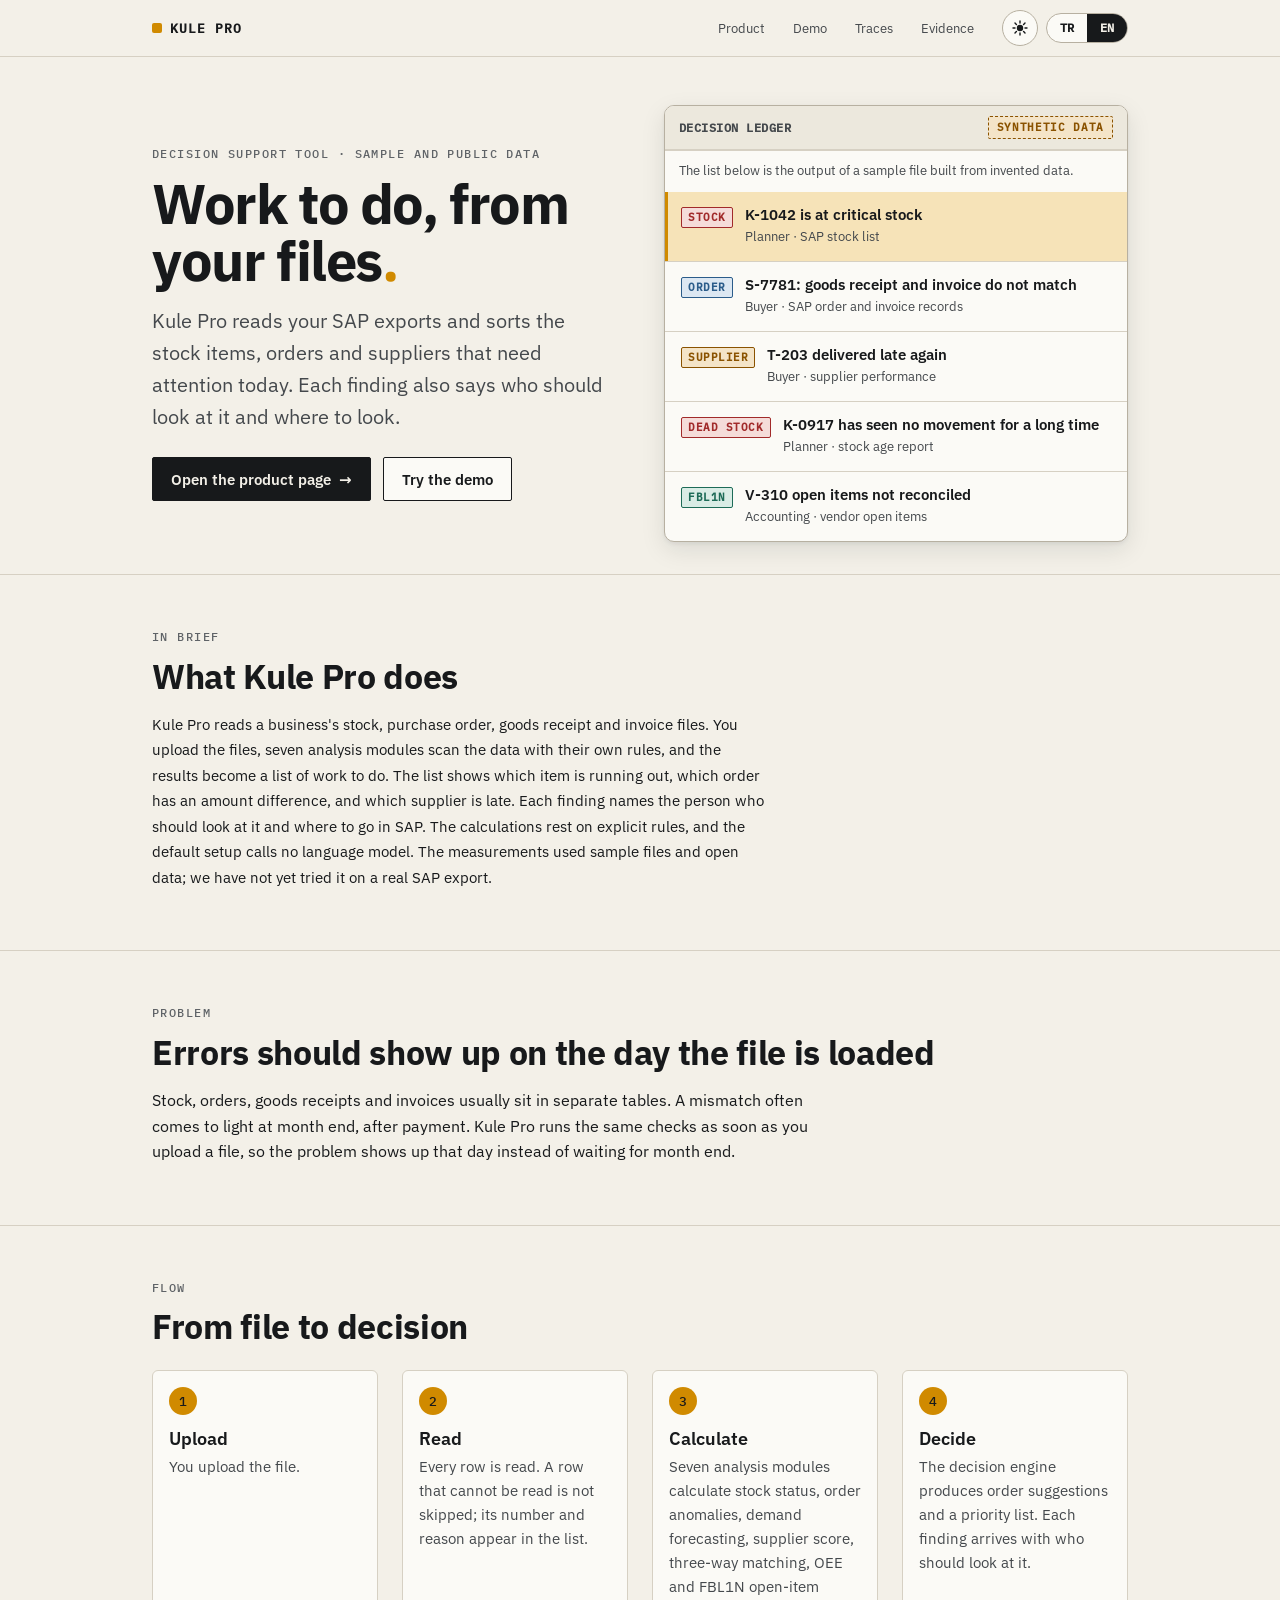
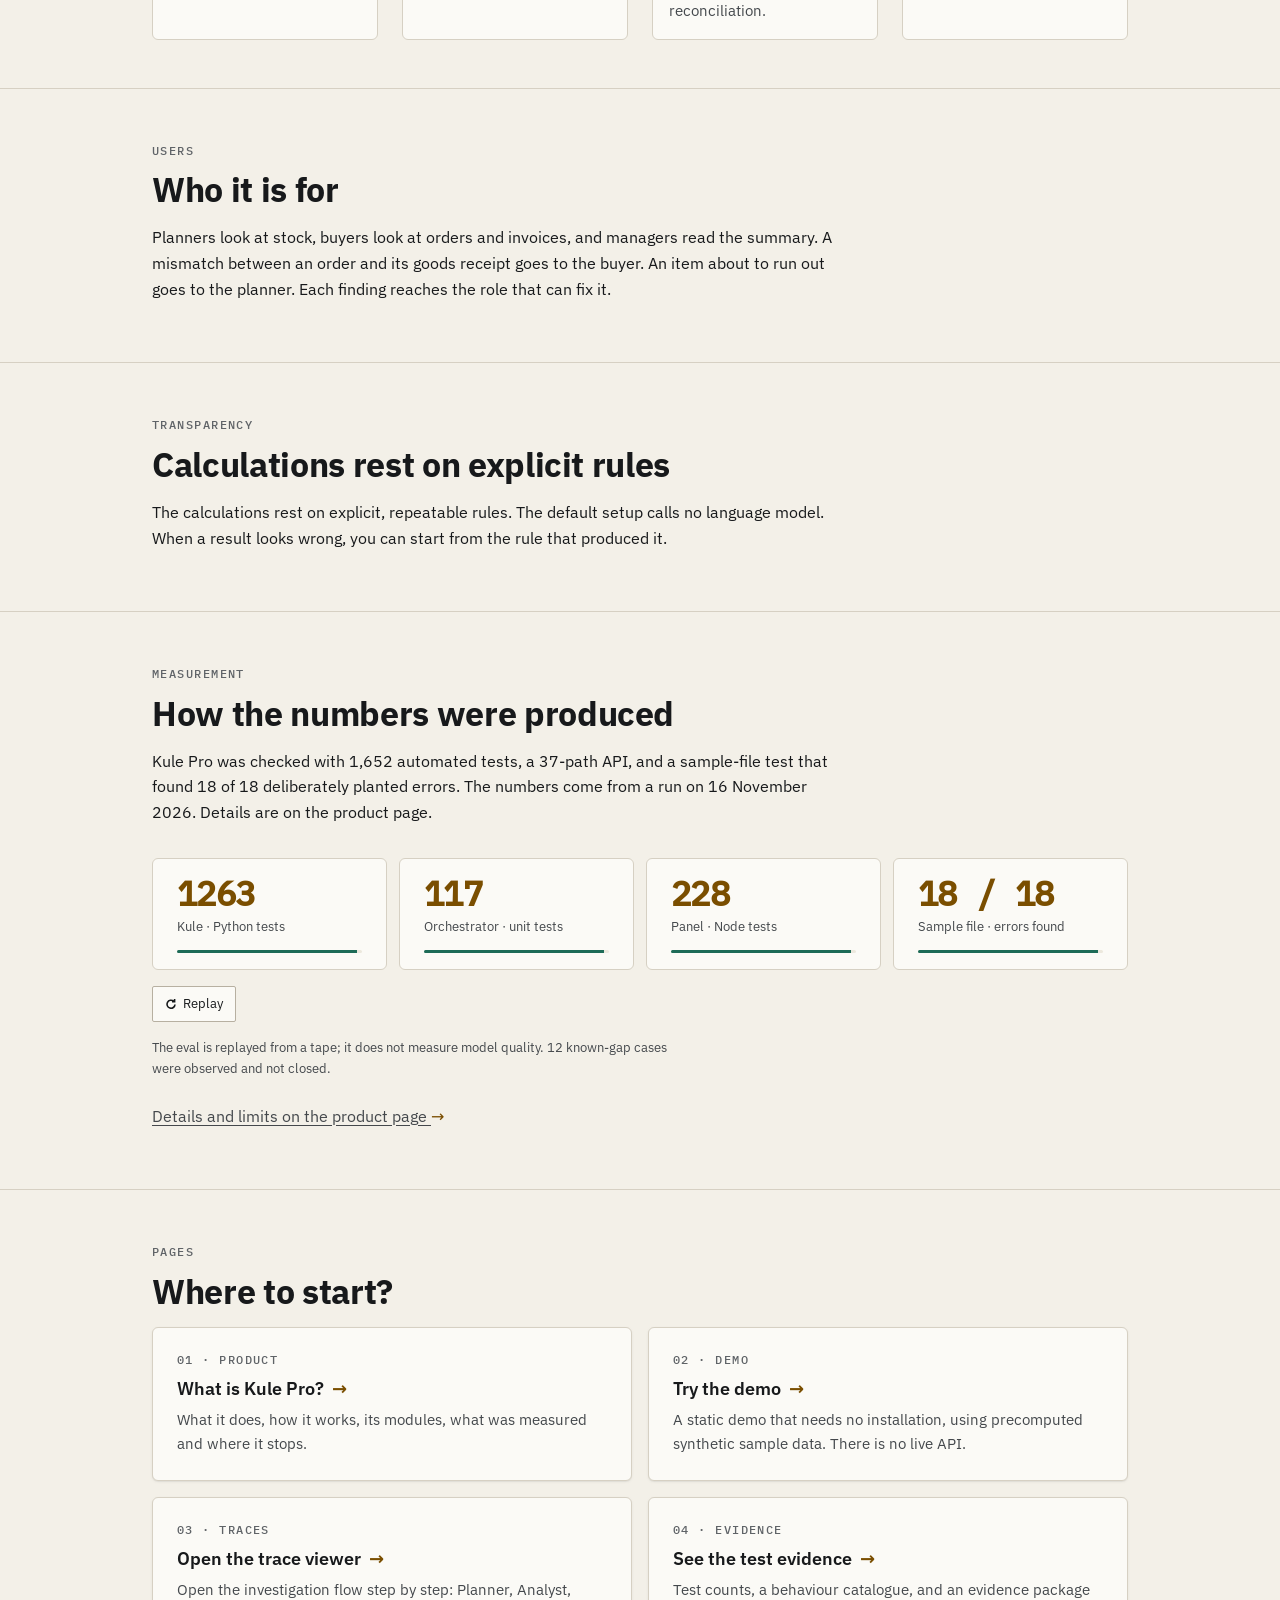
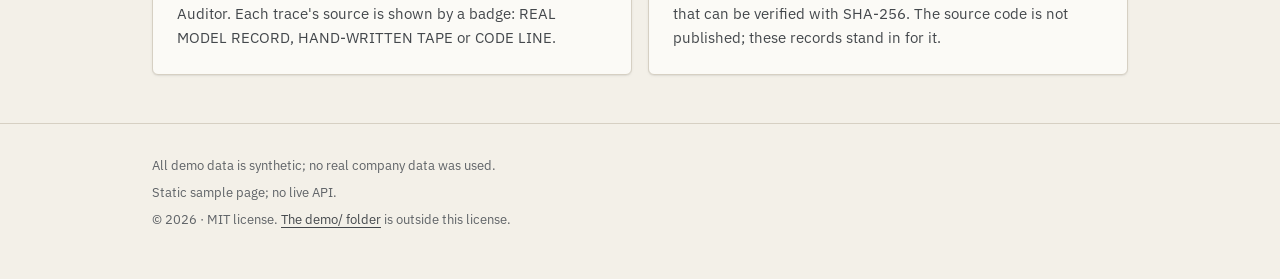
==== commit 32d6cd7f: "VITRIN-T3: ürün sayfası VITRIN-M1 metniyle yeniden kuruldu - portfoy/index.html: tek anlatı, okunur " ====
--- a/index.html
+++ b/index.html
@@ -169,7 +169,7 @@
         <a class="ds-kart" href="portfoy/index.html"><span class="ds-ust">01 · ürün</span><b class="ds-kart-baslik">Kule Pro nedir? <span class="ds-ok" aria-hidden="true">→</span></b><span class="ds-kart-metin">Ne yaptığı, nasıl çalıştığı, modülleri, neyin ölçüldüğü ve nerede durduğu.</span></a>
         <a class="ds-kart" href="demo/index.html"><span class="ds-ust">02 · demo</span><b class="ds-kart-baslik">Demoyu dene <span class="ds-ok" aria-hidden="true">→</span></b><span class="ds-kart-metin">Kurulum gerektirmeyen statik demo, önceden hesaplanmış sentetik örnek veriyle çalışır. Canlı API yoktur.</span></a>
         <a class="ds-kart" href="ajan-orkestrasyon/iz-goruntuleyici/index.html"><span class="ds-ust">03 · izler</span><b class="ds-kart-baslik">İz görüntüleyiciyi aç <span class="ds-ok" aria-hidden="true">→</span></b><span class="ds-kart-metin">Soruşturma akışını adım adım aç: Planlayıcı, Analist, Denetçi. Her izin kaynağı rozetle belirtilir: GERÇEK MODEL KAYDI, ELLE YAZILMIŞ KAYIT veya KOD SATIRI.</span></a>
-        <a class="ds-kart" href="kanit/index.html"><span class="ds-ust">04 · kanıt</span><b class="ds-kart-baslik">Test kanıtını gör <span class="ds-ok" aria-hidden="true">→</span></b><span class="ds-kart-metin">Test sayıları, davranış kataloğu ve SHA-256 ile doğrulanabilir kanıt paketi. Kaynak kod bu depoda yayımlanmıyor; yerine bu kanıtlar var.</span></a>
+        <a class="ds-kart" href="kanit/index.html"><span class="ds-ust">04 · kanıt</span><b class="ds-kart-baslik">Test kanıtını gör <span class="ds-ok" aria-hidden="true">→</span></b><span class="ds-kart-metin">Test sayıları, davranış kataloğu ve SHA-256 ile doğrulanabilir kanıt paketi. Kaynak kod yayımlanmıyor; yerine bu kanıtlar var.</span></a>
       </div>
     </div>
   </section>
--- a/assets/site.css
+++ b/assets/site.css
@@ -242,3 +242,19 @@
 }
 :root[data-hareket="azalt"] .defter-liste li { animation: none; }
 :root[data-hareket="azalt"] .defter-liste li, :root[data-hareket="azalt"] .defter-liste li::before { transition: none; }
+
+/* Ürün sayfası (VITRIN-T3): tek anlatı, okunur bölümler, kart ızgarası yok */
+.urun-kahraman { padding: var(--s7) 0 var(--s6); }
+.urun-kahraman h1 { font: 700 clamp(30px, 4.2vw, 46px)/1.1 var(--sans); letter-spacing: -.015em; margin: var(--s2) 0 var(--s4); max-width: 22ch; }
+.urun-kahraman .dugmeler { margin: var(--s5) 0 var(--s6); }
+.urun-kahraman .ekran { max-width: 880px; }
+.urun-metin { max-width: 720px; }
+.urun-metin .ekran { margin: var(--s4) 0; }
+.urun-modul-liste { list-style: none; margin: var(--s4) 0 var(--s5); padding: 0; display: grid; gap: var(--s4); }
+.urun-modul-liste li { padding-top: var(--s3); border-top: 1px solid var(--rule); }
+.urun-modul-liste .modul-ad { margin: 0 0 var(--s2); font: 600 var(--t-md)/1.3 var(--sans); }
+.urun-modul-liste p { margin: 0; }
+@media (min-width: 720px) { .urun-modul-liste { grid-template-columns: repeat(2, minmax(0, 1fr)); column-gap: var(--s6); } }
+@media (max-width: 480px) { .urun-kahraman h1 { font-size: clamp(28px, 8.4vw, 36px); } .urun-sayfa .wrap { padding: 0 var(--s4); } }
+@media (prefers-reduced-motion: reduce) { .urun-sayfa *, .urun-sayfa *::before, .urun-sayfa *::after { animation: none !important; transition: none !important; } }
+:root[data-hareket="azalt"] .urun-sayfa *, :root[data-hareket="azalt"] .urun-sayfa *::before, :root[data-hareket="azalt"] .urun-sayfa *::after { animation: none !important; transition: none !important; }
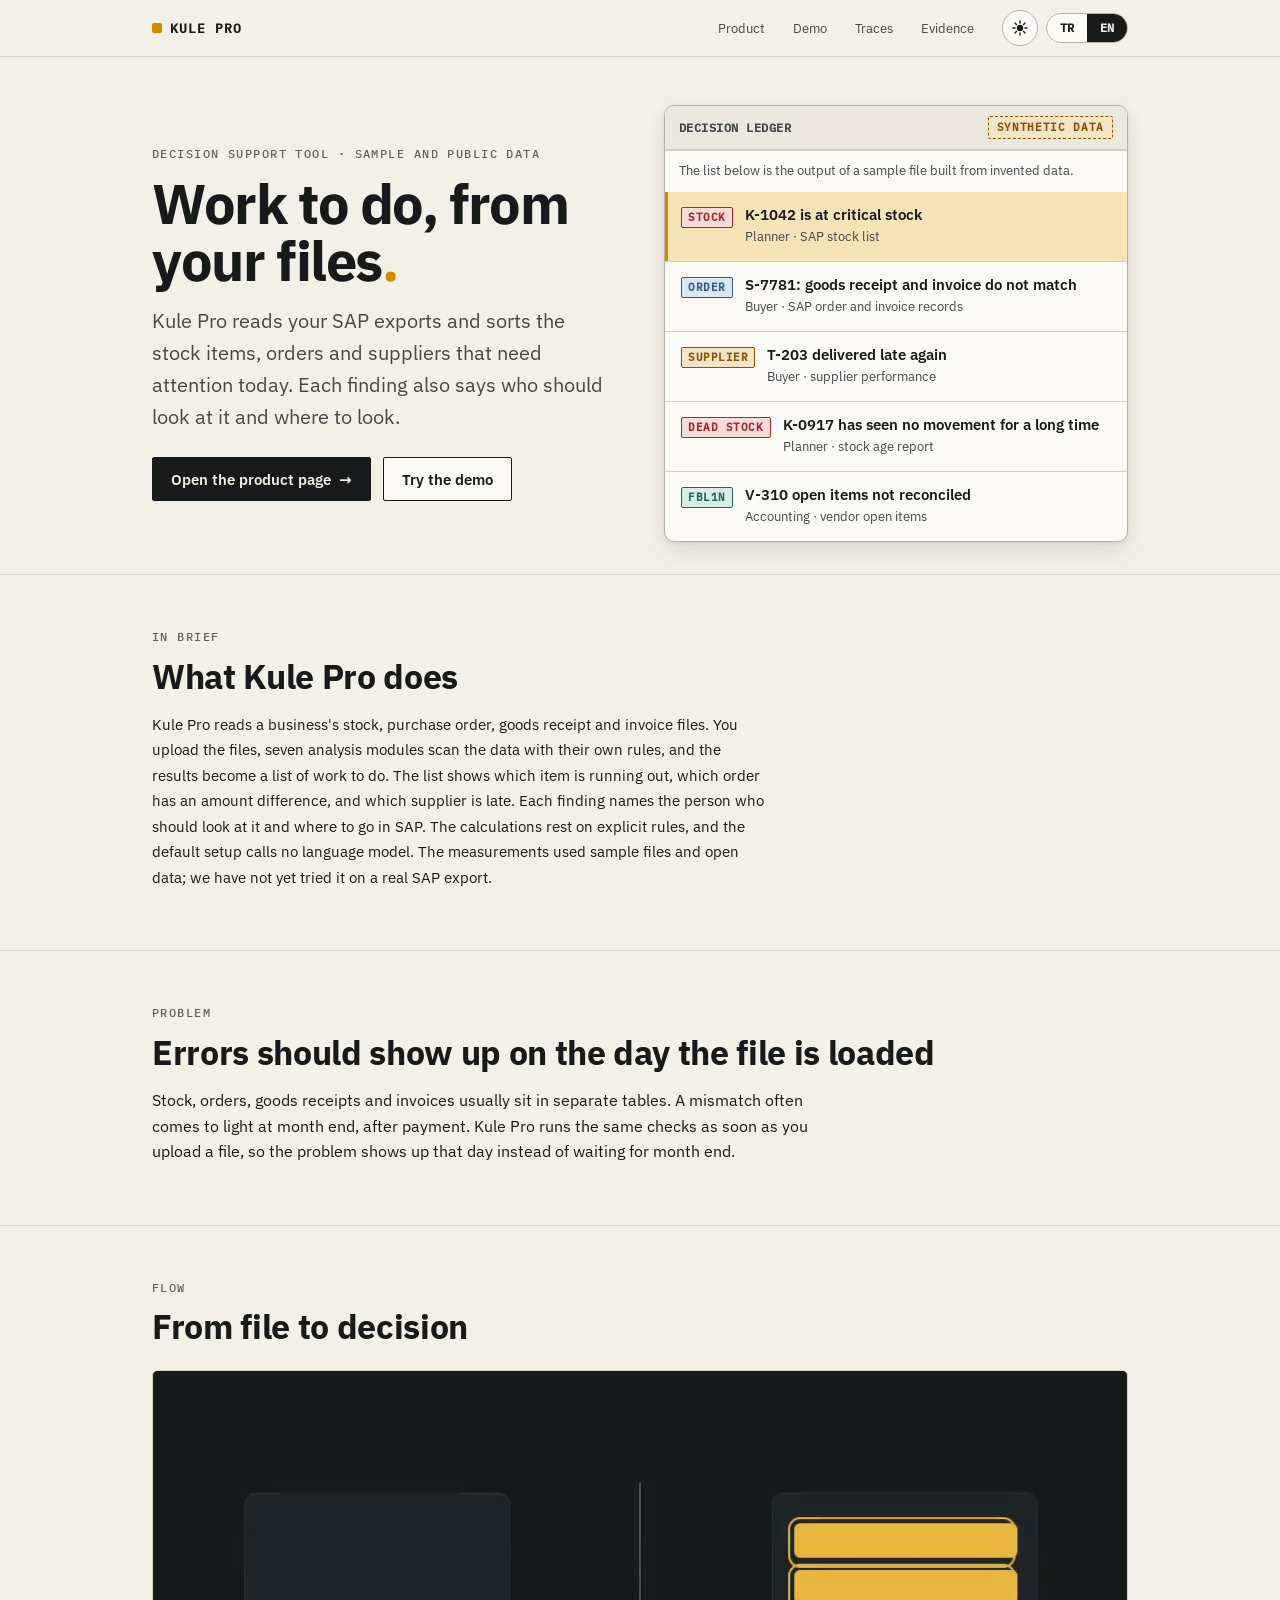
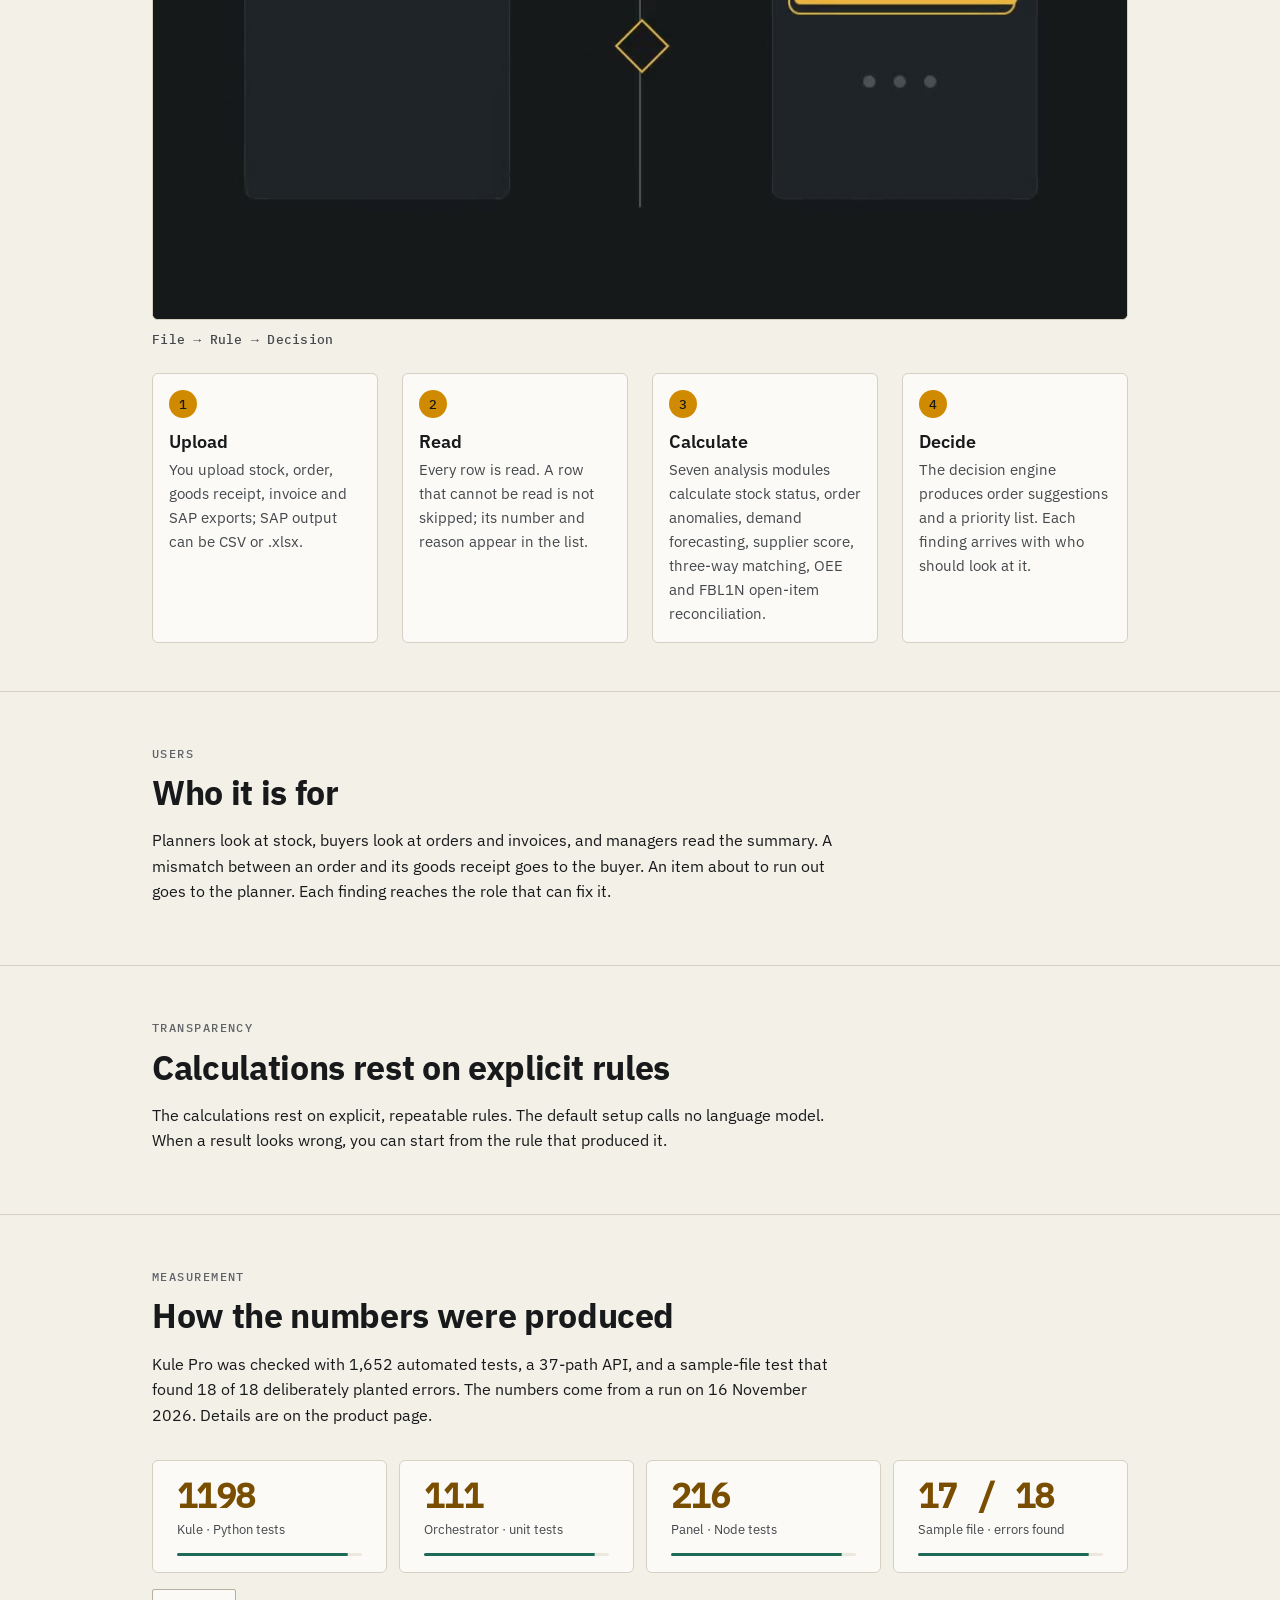
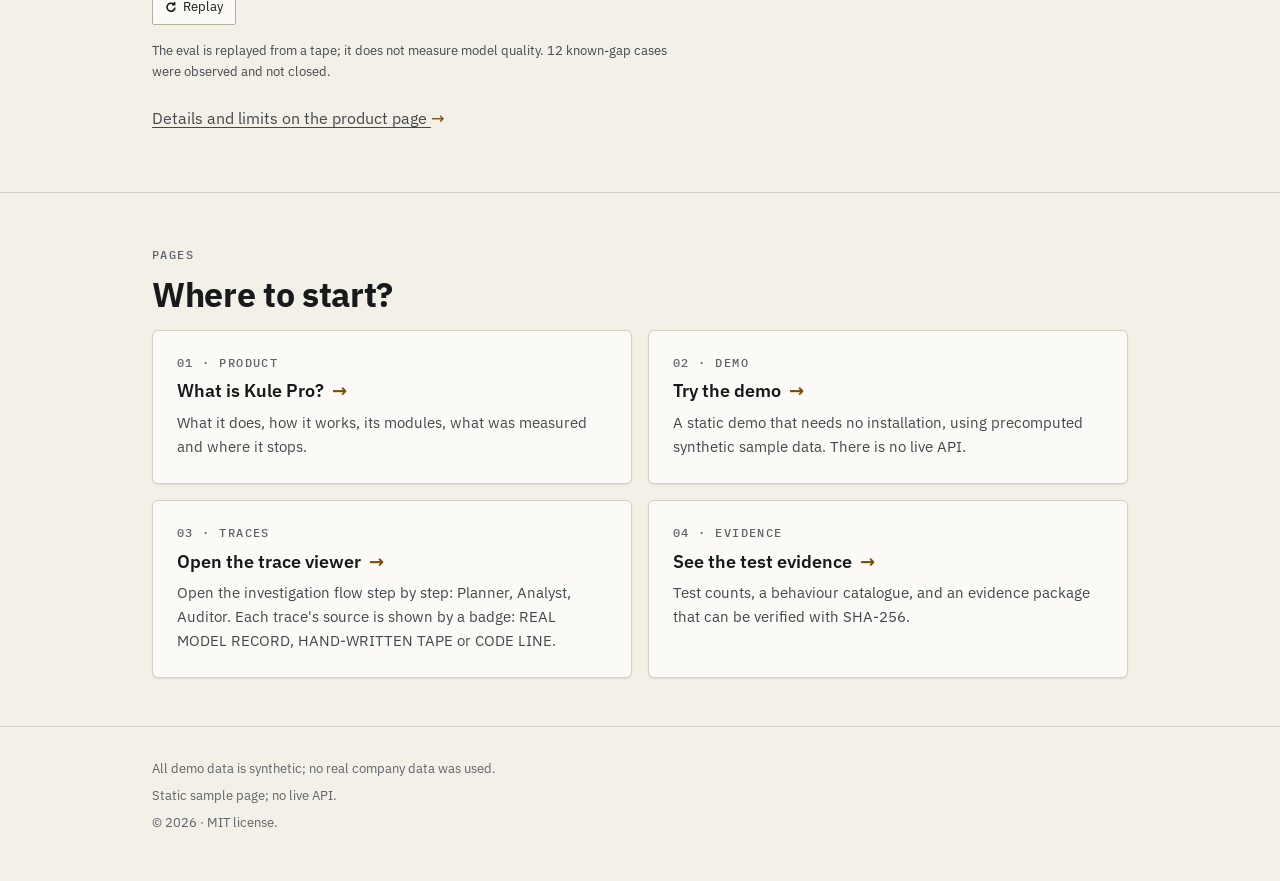
==== commit f9037683: "VITRIN-T2: akış sahnesi (dosya → kural → karar): HyperFrames döngüsü (7 sn, MP4 ~32 KB, poster), CSS" ====
--- a/index.html
+++ b/index.html
@@ -110,8 +110,17 @@
         <span class="ds-ust">Akış</span>
         <h2 id="h-karar">Dosyadan karara</h2>
       </div>
+      <figure class="akis-sahne" data-ds-reveal>
+        <div class="akis-medya">
+          <img class="akis-poster" src="assets/akis/poster.jpg" alt="" width="960" height="540" loading="lazy">
+          <video class="akis-video" autoplay muted loop playsinline preload="metadata" poster="assets/akis/poster.jpg" width="960" height="540" aria-hidden="true">
+            <source src="assets/akis/akis-dongu.mp4" type="video/mp4">
+          </video>
+        </div>
+        <figcaption class="akis-etiket">Dosya → Kural → Karar</figcaption>
+      </figure>
       <ol class="akis" data-ds-reveal="sira">
-        <li><span class="akis-no" aria-hidden="true">1</span><b>Yükle</b><span>Dosyayı yüklersiniz.</span></li>
+        <li><span class="akis-no" aria-hidden="true">1</span><b>Yükle</b><span>Stok, sipariş, mal kabul, fatura ve SAP dışa aktarımlarını yüklersiniz; SAP çıktıları CSV ya da .xlsx olabilir.</span></li>
         <li><span class="akis-no" aria-hidden="true">2</span><b>Oku</b><span>Her satır okunur. Okunamayan satır atlanmaz; numarası ve nedeni listede görünür.</span></li>
         <li><span class="akis-no" aria-hidden="true">3</span><b>Hesapla</b><span>Yedi analiz modülü stok durumu, sipariş anomalisi, talep tahmini, tedarikçi skoru, üçlü eşleştirme, OEE ve FBL1N açık kalem mutabakatını hesaplar.</span></li>
         <li><span class="akis-no" aria-hidden="true">4</span><b>Karar</b><span>Karar motoru sipariş önerisi ve öncelik listesi çıkarır. Her bulgu, kimin bakacağıyla birlikte gelir.</span></li>
@@ -169,7 +178,7 @@
         <a class="ds-kart" href="portfoy/index.html"><span class="ds-ust">01 · ürün</span><b class="ds-kart-baslik">Kule Pro nedir? <span class="ds-ok" aria-hidden="true">→</span></b><span class="ds-kart-metin">Ne yaptığı, nasıl çalıştığı, modülleri, neyin ölçüldüğü ve nerede durduğu.</span></a>
         <a class="ds-kart" href="demo/index.html"><span class="ds-ust">02 · demo</span><b class="ds-kart-baslik">Demoyu dene <span class="ds-ok" aria-hidden="true">→</span></b><span class="ds-kart-metin">Kurulum gerektirmeyen statik demo, önceden hesaplanmış sentetik örnek veriyle çalışır. Canlı API yoktur.</span></a>
         <a class="ds-kart" href="ajan-orkestrasyon/iz-goruntuleyici/index.html"><span class="ds-ust">03 · izler</span><b class="ds-kart-baslik">İz görüntüleyiciyi aç <span class="ds-ok" aria-hidden="true">→</span></b><span class="ds-kart-metin">Soruşturma akışını adım adım aç: Planlayıcı, Analist, Denetçi. Her izin kaynağı rozetle belirtilir: GERÇEK MODEL KAYDI, ELLE YAZILMIŞ KAYIT veya KOD SATIRI.</span></a>
-        <a class="ds-kart" href="kanit/index.html"><span class="ds-ust">04 · kanıt</span><b class="ds-kart-baslik">Test kanıtını gör <span class="ds-ok" aria-hidden="true">→</span></b><span class="ds-kart-metin">Test sayıları, davranış kataloğu ve SHA-256 ile doğrulanabilir kanıt paketi. Kaynak kod yayımlanmıyor; yerine bu kanıtlar var.</span></a>
+        <a class="ds-kart" href="kanit/index.html"><span class="ds-ust">04 · kanıt</span><b class="ds-kart-baslik">Test kanıtını gör <span class="ds-ok" aria-hidden="true">→</span></b><span class="ds-kart-metin">Test sayıları, davranış kataloğu ve SHA-256 ile doğrulanabilir kanıt paketi.</span></a>
       </div>
     </div>
   </section>
@@ -179,7 +188,7 @@
   <div class="wrap">
     <span>Demolardaki tüm veriler sentetiktir; gerçek şirket verisi kullanılmamıştır.</span>
     <span>Statik örnek sayfa; canlı API yok.</span>
-    <span>© 2026 · MIT lisansı. <a href="demo/LICENSE.txt">demo/ klasörü</a> bu lisansın dışındadır.</span>
+    <span>© 2026 · MIT lisansı.</span>
   </div>
 </footer>
 
@@ -189,5 +198,6 @@
 <script src="assets/i18n-vitrin.js"></script>
 <script src="assets/i18n.js"></script>
 <script src="assets/defter.js"></script>
+<script src="assets/akis-sahne.js"></script>
 </body>
 </html>
--- a/assets/site.css
+++ b/assets/site.css
@@ -243,18 +243,20 @@
 :root[data-hareket="azalt"] .defter-liste li { animation: none; }
 :root[data-hareket="azalt"] .defter-liste li, :root[data-hareket="azalt"] .defter-liste li::before { transition: none; }
 
-/* Ürün sayfası (VITRIN-T3): tek anlatı, okunur bölümler, kart ızgarası yok */
-.urun-kahraman { padding: var(--s7) 0 var(--s6); }
-.urun-kahraman h1 { font: 700 clamp(30px, 4.2vw, 46px)/1.1 var(--sans); letter-spacing: -.015em; margin: var(--s2) 0 var(--s4); max-width: 22ch; }
-.urun-kahraman .dugmeler { margin: var(--s5) 0 var(--s6); }
-.urun-kahraman .ekran { max-width: 880px; }
-.urun-metin { max-width: 720px; }
-.urun-metin .ekran { margin: var(--s4) 0; }
-.urun-modul-liste { list-style: none; margin: var(--s4) 0 var(--s5); padding: 0; display: grid; gap: var(--s4); }
-.urun-modul-liste li { padding-top: var(--s3); border-top: 1px solid var(--rule); }
-.urun-modul-liste .modul-ad { margin: 0 0 var(--s2); font: 600 var(--t-md)/1.3 var(--sans); }
-.urun-modul-liste p { margin: 0; }
-@media (min-width: 720px) { .urun-modul-liste { grid-template-columns: repeat(2, minmax(0, 1fr)); column-gap: var(--s6); } }
-@media (max-width: 480px) { .urun-kahraman h1 { font-size: clamp(28px, 8.4vw, 36px); } .urun-sayfa .wrap { padding: 0 var(--s4); } }
-@media (prefers-reduced-motion: reduce) { .urun-sayfa *, .urun-sayfa *::before, .urun-sayfa *::after { animation: none !important; transition: none !important; } }
-:root[data-hareket="azalt"] .urun-sayfa *, :root[data-hareket="azalt"] .urun-sayfa *::before, :root[data-hareket="azalt"] .urun-sayfa *::after { animation: none !important; transition: none !important; }
+/* Akış sahnesi: dosya → kural → karar. Döngü MP4 (assets/akis/akis-dongu.mp4, ~32 KB) ve poster; hareket azaltılmışsa yalnız poster. */
+.akis-sahne { margin: var(--s5) 0 0; padding: 0; }
+.akis-medya { position: relative; }
+.akis-video, .akis-poster { display: block; width: 100%; height: auto; border: 1px solid var(--rule); border-radius: var(--r2); background: #17191b; }
+.akis-poster { display: none; }
+.akis-etiket { margin-top: var(--s3); font: 500 var(--t-sm)/1.3 var(--mono); color: var(--ink-2); letter-spacing: .02em; }
+@media (prefers-reduced-motion: reduce) { .akis-video { display: none; } .akis-poster { display: block; } }
+:root[data-hareket="azalt"] .akis-video { display: none; }
+:root[data-hareket="azalt"] .akis-poster { display: block; }
+
+/* Kaydırmayla giriş: her akış adımı görünüm alanına girerken belirir (CSS scroll-driven). Desteklemeyen tarayıcıda adımlar hep görünür. */
+@supports (animation-timeline: view()) {
+  .akis li { animation: akis-gir linear both; animation-timeline: view(); animation-range: entry 0% cover 40%; }
+}
+@keyframes akis-gir { from { opacity: .25; transform: translateY(14px); } to { opacity: 1; transform: none; } }
+@media (prefers-reduced-motion: reduce) { .akis li { animation: none; } }
+:root[data-hareket="azalt"] .akis li { animation: none; }
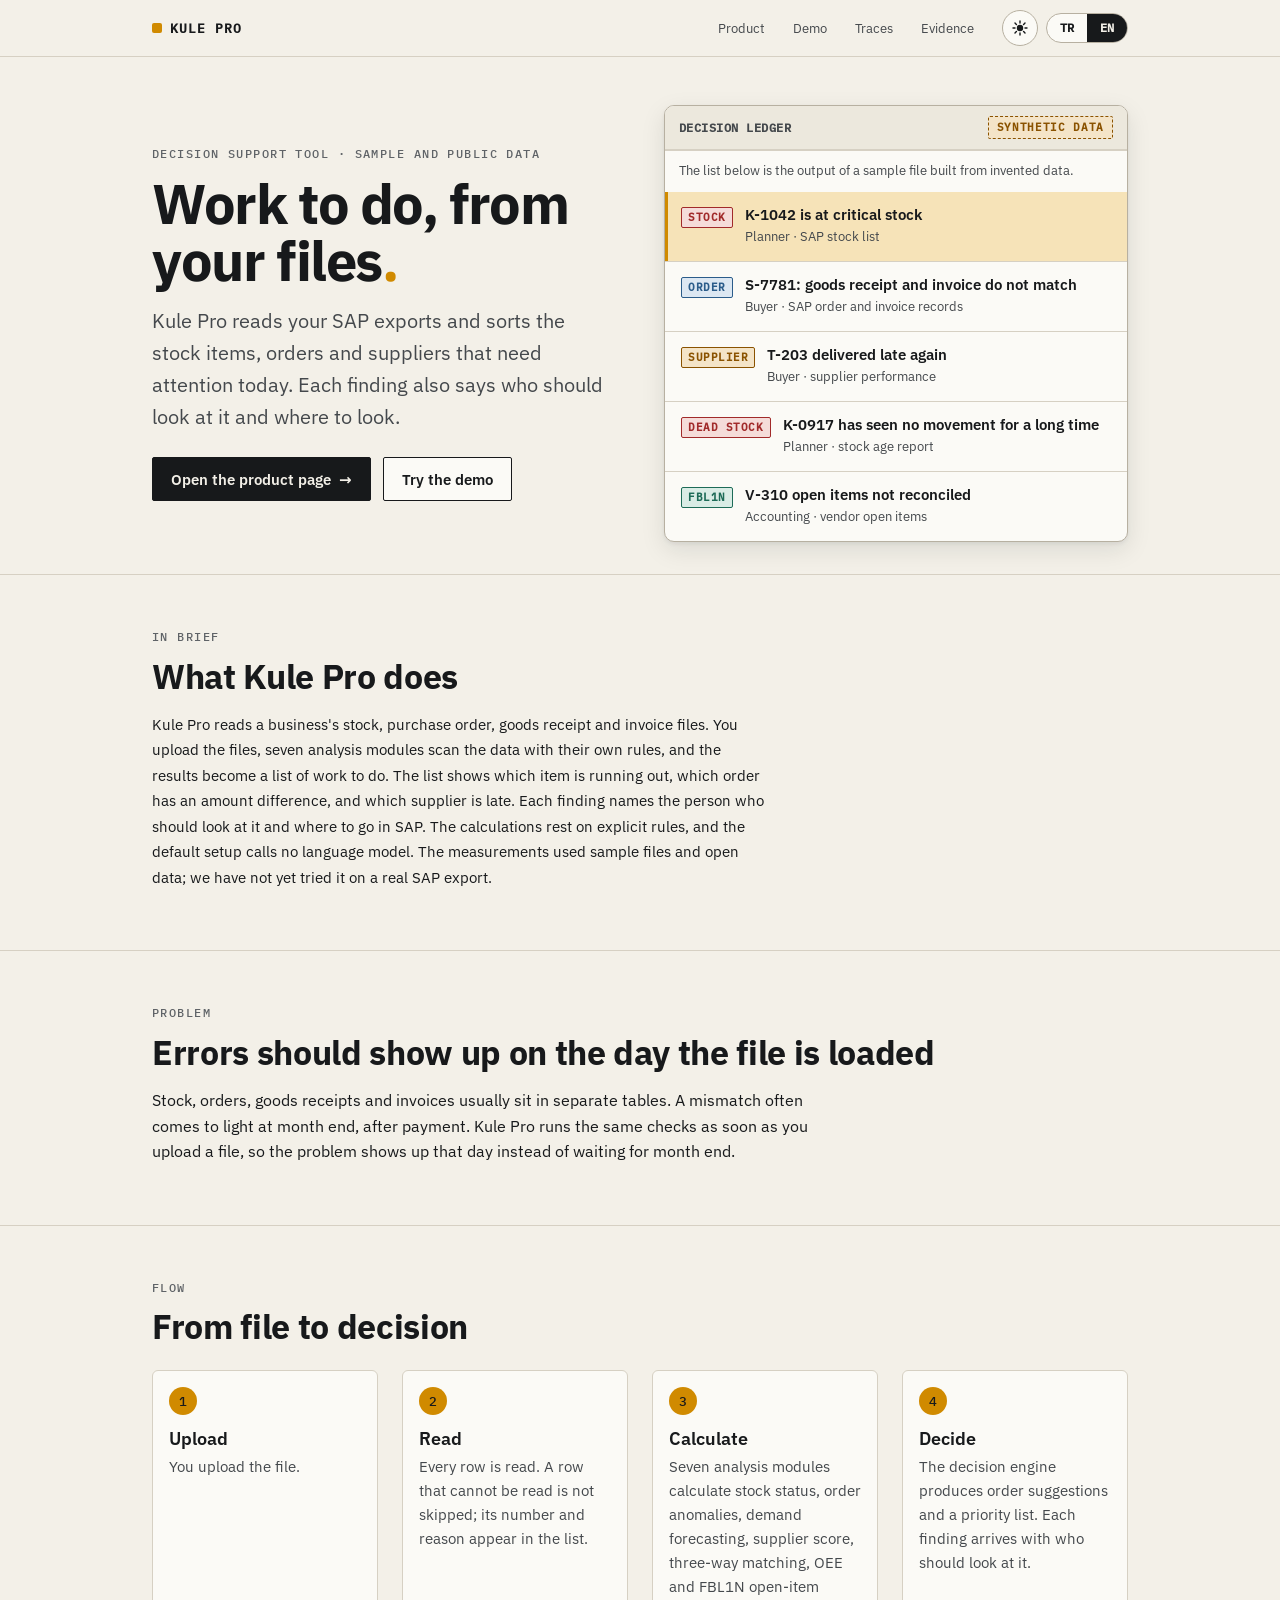
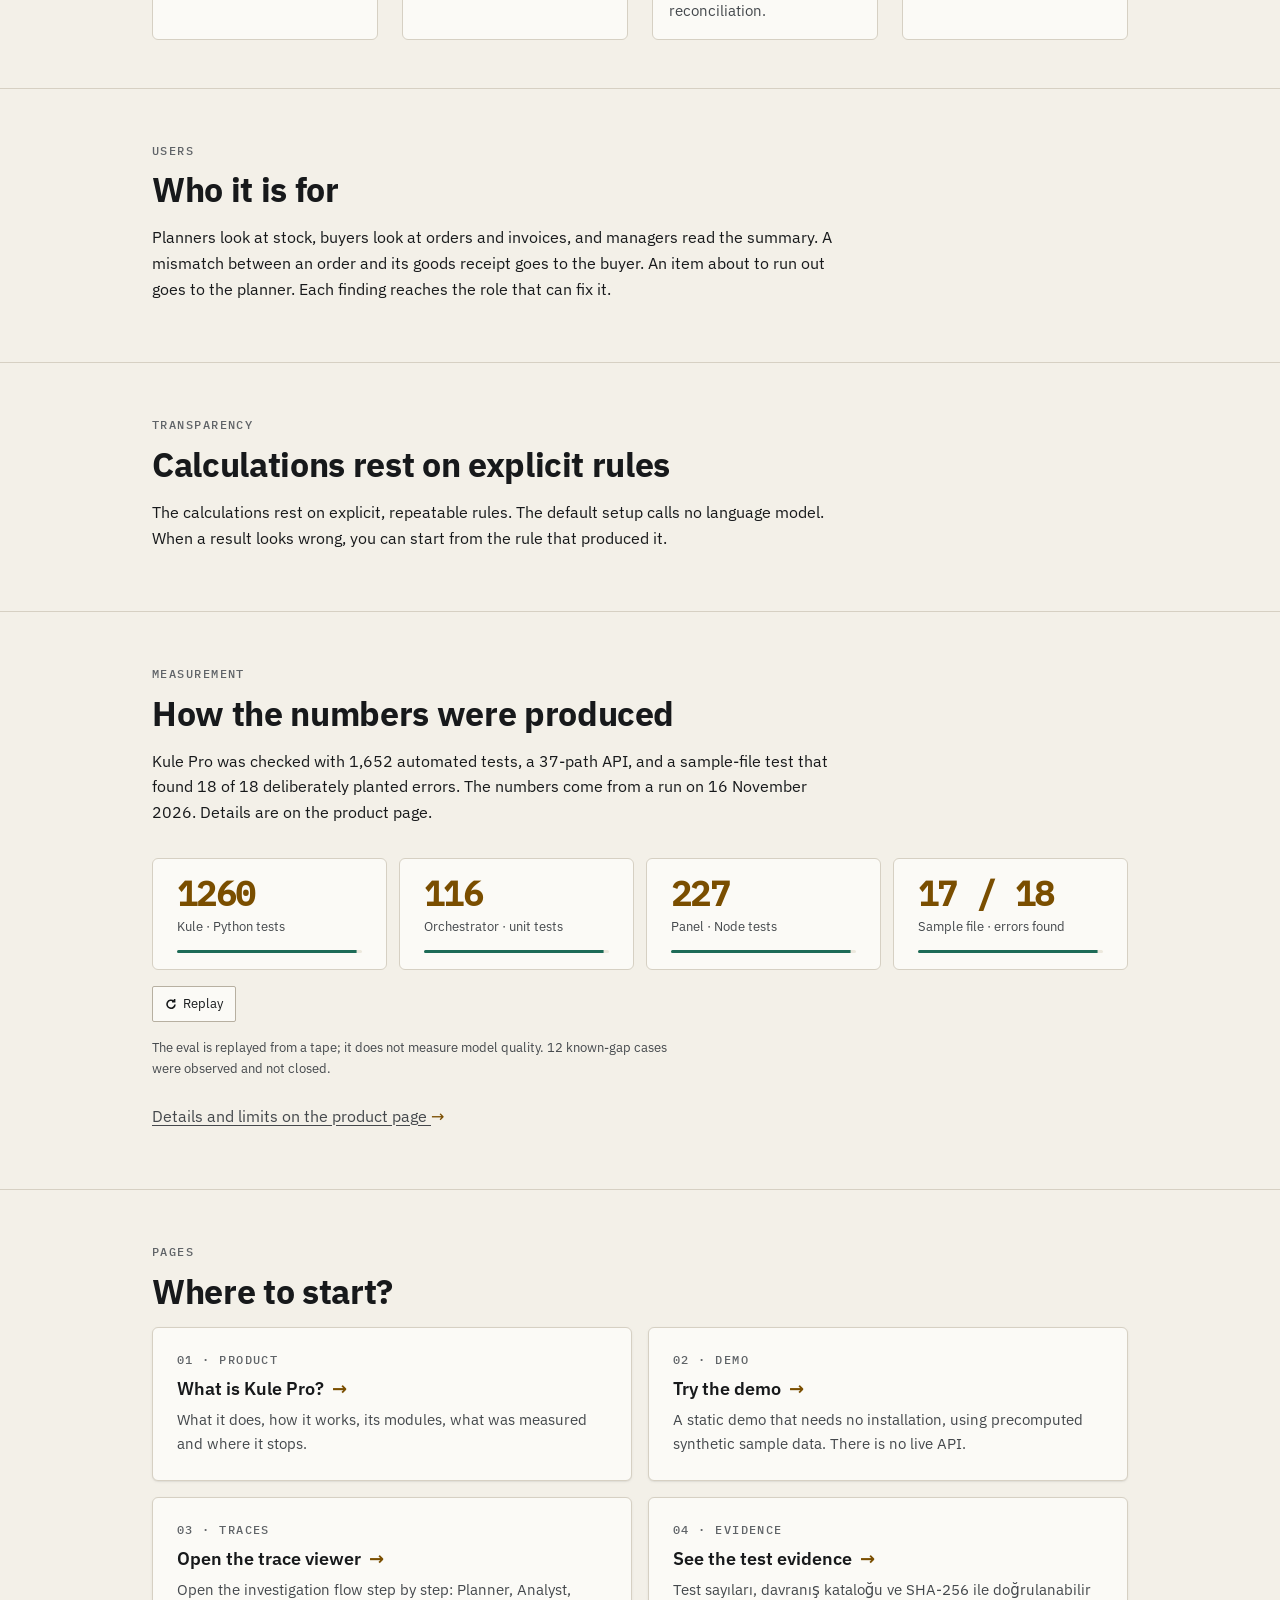
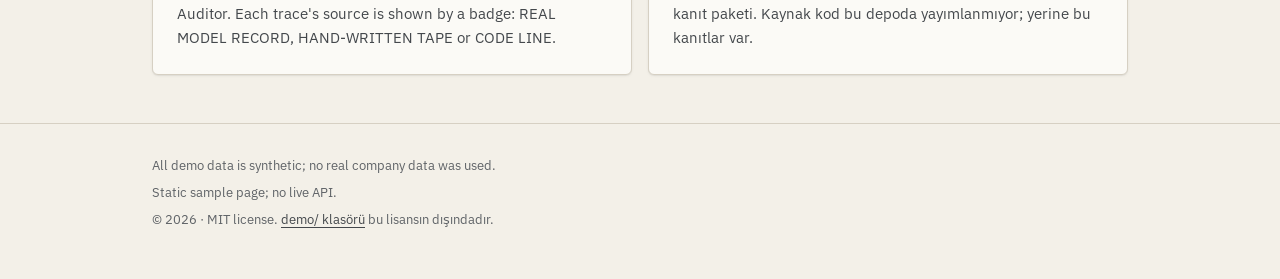
==== commit a92de345: "Merge branch 'vitrin-t1' into vitrin-birlesik" ====
--- a/index.html
+++ b/index.html
@@ -110,17 +110,8 @@
         <span class="ds-ust">Akış</span>
         <h2 id="h-karar">Dosyadan karara</h2>
       </div>
-      <figure class="akis-sahne" data-ds-reveal>
-        <div class="akis-medya">
-          <img class="akis-poster" src="assets/akis/poster.jpg" alt="" width="960" height="540" loading="lazy">
-          <video class="akis-video" autoplay muted loop playsinline preload="metadata" poster="assets/akis/poster.jpg" width="960" height="540" aria-hidden="true">
-            <source src="assets/akis/akis-dongu.mp4" type="video/mp4">
-          </video>
-        </div>
-        <figcaption class="akis-etiket">Dosya → Kural → Karar</figcaption>
-      </figure>
       <ol class="akis" data-ds-reveal="sira">
-        <li><span class="akis-no" aria-hidden="true">1</span><b>Yükle</b><span>Stok, sipariş, mal kabul, fatura ve SAP dışa aktarımlarını yüklersiniz; SAP çıktıları CSV ya da .xlsx olabilir.</span></li>
+        <li><span class="akis-no" aria-hidden="true">1</span><b>Yükle</b><span>Dosyayı yüklersiniz.</span></li>
         <li><span class="akis-no" aria-hidden="true">2</span><b>Oku</b><span>Her satır okunur. Okunamayan satır atlanmaz; numarası ve nedeni listede görünür.</span></li>
         <li><span class="akis-no" aria-hidden="true">3</span><b>Hesapla</b><span>Yedi analiz modülü stok durumu, sipariş anomalisi, talep tahmini, tedarikçi skoru, üçlü eşleştirme, OEE ve FBL1N açık kalem mutabakatını hesaplar.</span></li>
         <li><span class="akis-no" aria-hidden="true">4</span><b>Karar</b><span>Karar motoru sipariş önerisi ve öncelik listesi çıkarır. Her bulgu, kimin bakacağıyla birlikte gelir.</span></li>
@@ -178,7 +169,7 @@
         <a class="ds-kart" href="portfoy/index.html"><span class="ds-ust">01 · ürün</span><b class="ds-kart-baslik">Kule Pro nedir? <span class="ds-ok" aria-hidden="true">→</span></b><span class="ds-kart-metin">Ne yaptığı, nasıl çalıştığı, modülleri, neyin ölçüldüğü ve nerede durduğu.</span></a>
         <a class="ds-kart" href="demo/index.html"><span class="ds-ust">02 · demo</span><b class="ds-kart-baslik">Demoyu dene <span class="ds-ok" aria-hidden="true">→</span></b><span class="ds-kart-metin">Kurulum gerektirmeyen statik demo, önceden hesaplanmış sentetik örnek veriyle çalışır. Canlı API yoktur.</span></a>
         <a class="ds-kart" href="ajan-orkestrasyon/iz-goruntuleyici/index.html"><span class="ds-ust">03 · izler</span><b class="ds-kart-baslik">İz görüntüleyiciyi aç <span class="ds-ok" aria-hidden="true">→</span></b><span class="ds-kart-metin">Soruşturma akışını adım adım aç: Planlayıcı, Analist, Denetçi. Her izin kaynağı rozetle belirtilir: GERÇEK MODEL KAYDI, ELLE YAZILMIŞ KAYIT veya KOD SATIRI.</span></a>
-        <a class="ds-kart" href="kanit/index.html"><span class="ds-ust">04 · kanıt</span><b class="ds-kart-baslik">Test kanıtını gör <span class="ds-ok" aria-hidden="true">→</span></b><span class="ds-kart-metin">Test sayıları, davranış kataloğu ve SHA-256 ile doğrulanabilir kanıt paketi.</span></a>
+        <a class="ds-kart" href="kanit/index.html"><span class="ds-ust">04 · kanıt</span><b class="ds-kart-baslik">Test kanıtını gör <span class="ds-ok" aria-hidden="true">→</span></b><span class="ds-kart-metin">Test sayıları, davranış kataloğu ve SHA-256 ile doğrulanabilir kanıt paketi. Kaynak kod bu depoda yayımlanmıyor; yerine bu kanıtlar var.</span></a>
       </div>
     </div>
   </section>
@@ -188,7 +179,7 @@
   <div class="wrap">
     <span>Demolardaki tüm veriler sentetiktir; gerçek şirket verisi kullanılmamıştır.</span>
     <span>Statik örnek sayfa; canlı API yok.</span>
-    <span>© 2026 · MIT lisansı.</span>
+    <span>© 2026 · MIT lisansı. <a href="demo/LICENSE.txt">demo/ klasörü</a> bu lisansın dışındadır.</span>
   </div>
 </footer>
 
@@ -198,6 +189,5 @@
 <script src="assets/i18n-vitrin.js"></script>
 <script src="assets/i18n.js"></script>
 <script src="assets/defter.js"></script>
-<script src="assets/akis-sahne.js"></script>
 </body>
 </html>
--- a/assets/site.css
+++ b/assets/site.css
@@ -242,21 +242,3 @@
 }
 :root[data-hareket="azalt"] .defter-liste li { animation: none; }
 :root[data-hareket="azalt"] .defter-liste li, :root[data-hareket="azalt"] .defter-liste li::before { transition: none; }
-
-/* Akış sahnesi: dosya → kural → karar. Döngü MP4 (assets/akis/akis-dongu.mp4, ~32 KB) ve poster; hareket azaltılmışsa yalnız poster. */
-.akis-sahne { margin: var(--s5) 0 0; padding: 0; }
-.akis-medya { position: relative; }
-.akis-video, .akis-poster { display: block; width: 100%; height: auto; border: 1px solid var(--rule); border-radius: var(--r2); background: #17191b; }
-.akis-poster { display: none; }
-.akis-etiket { margin-top: var(--s3); font: 500 var(--t-sm)/1.3 var(--mono); color: var(--ink-2); letter-spacing: .02em; }
-@media (prefers-reduced-motion: reduce) { .akis-video { display: none; } .akis-poster { display: block; } }
-:root[data-hareket="azalt"] .akis-video { display: none; }
-:root[data-hareket="azalt"] .akis-poster { display: block; }
-
-/* Kaydırmayla giriş: her akış adımı görünüm alanına girerken belirir (CSS scroll-driven). Desteklemeyen tarayıcıda adımlar hep görünür. */
-@supports (animation-timeline: view()) {
-  .akis li { animation: akis-gir linear both; animation-timeline: view(); animation-range: entry 0% cover 40%; }
-}
-@keyframes akis-gir { from { opacity: .25; transform: translateY(14px); } to { opacity: 1; transform: none; } }
-@media (prefers-reduced-motion: reduce) { .akis li { animation: none; } }
-:root[data-hareket="azalt"] .akis li { animation: none; }
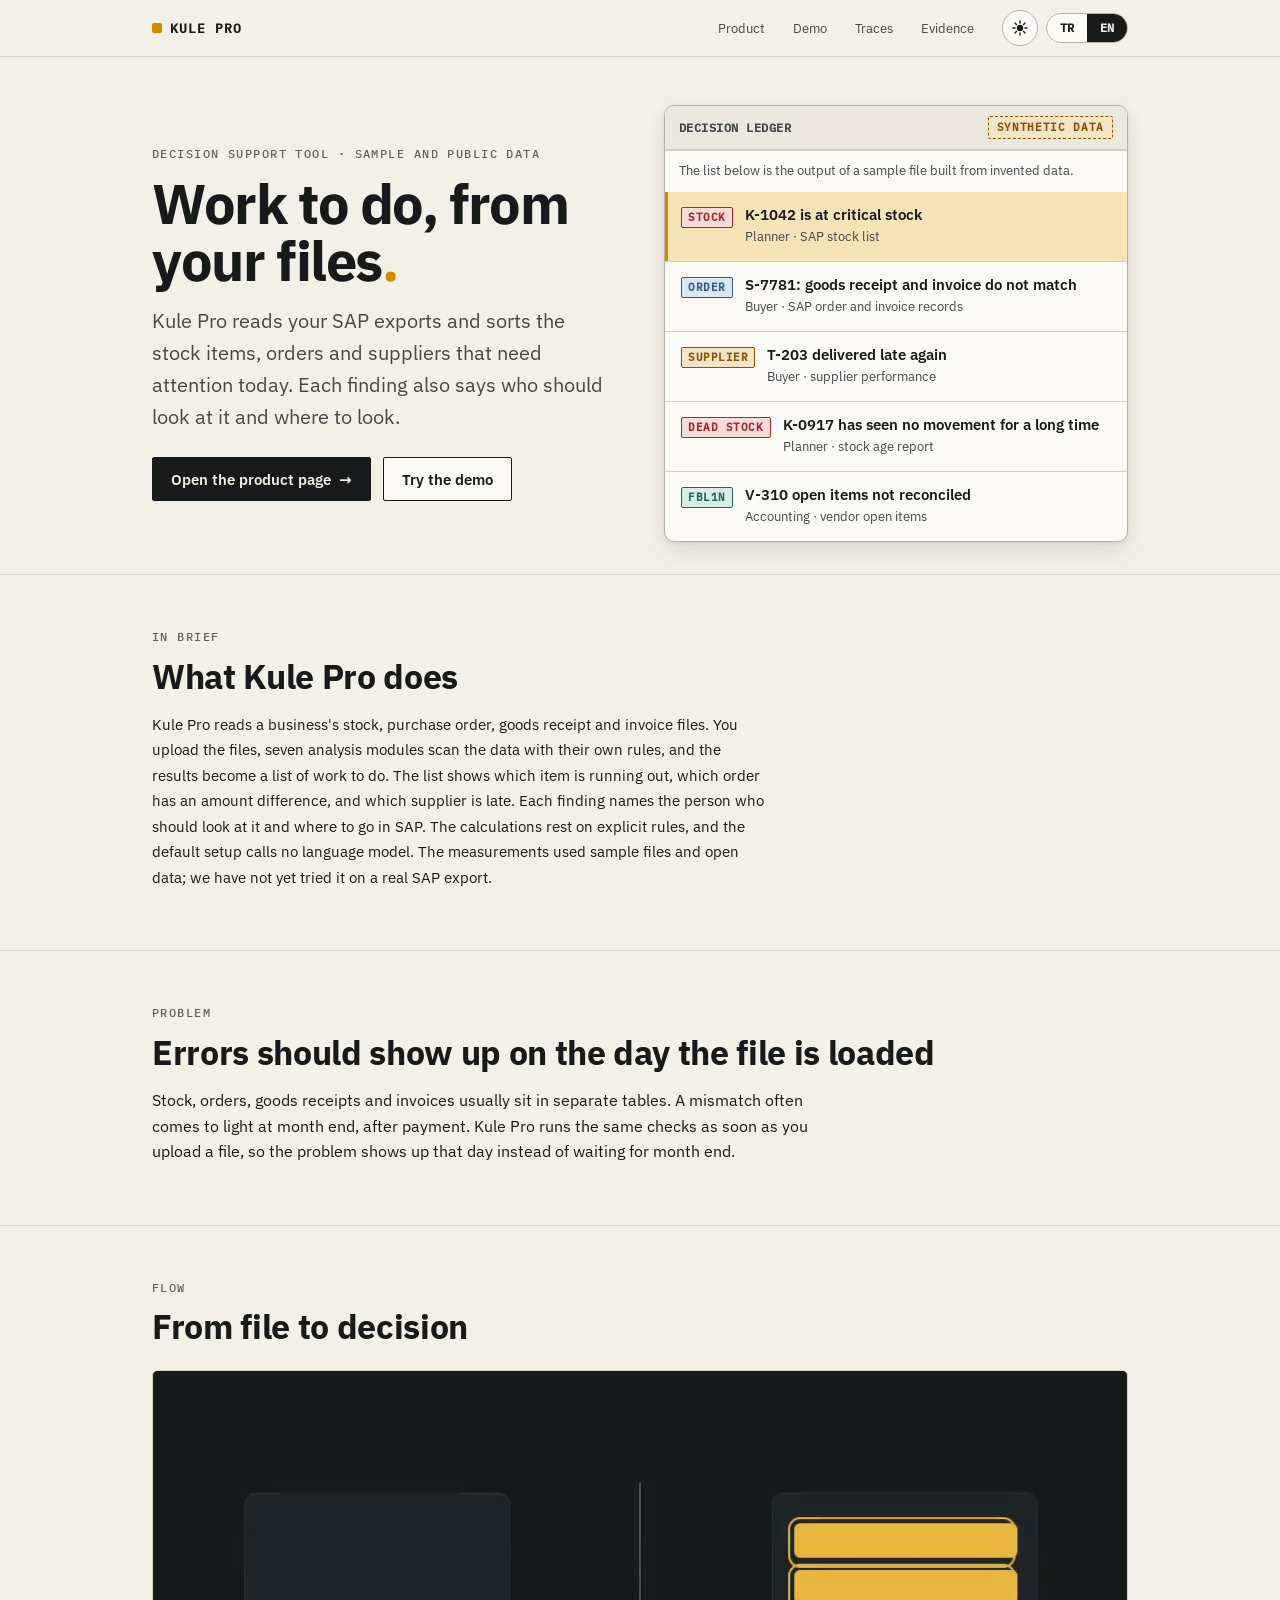
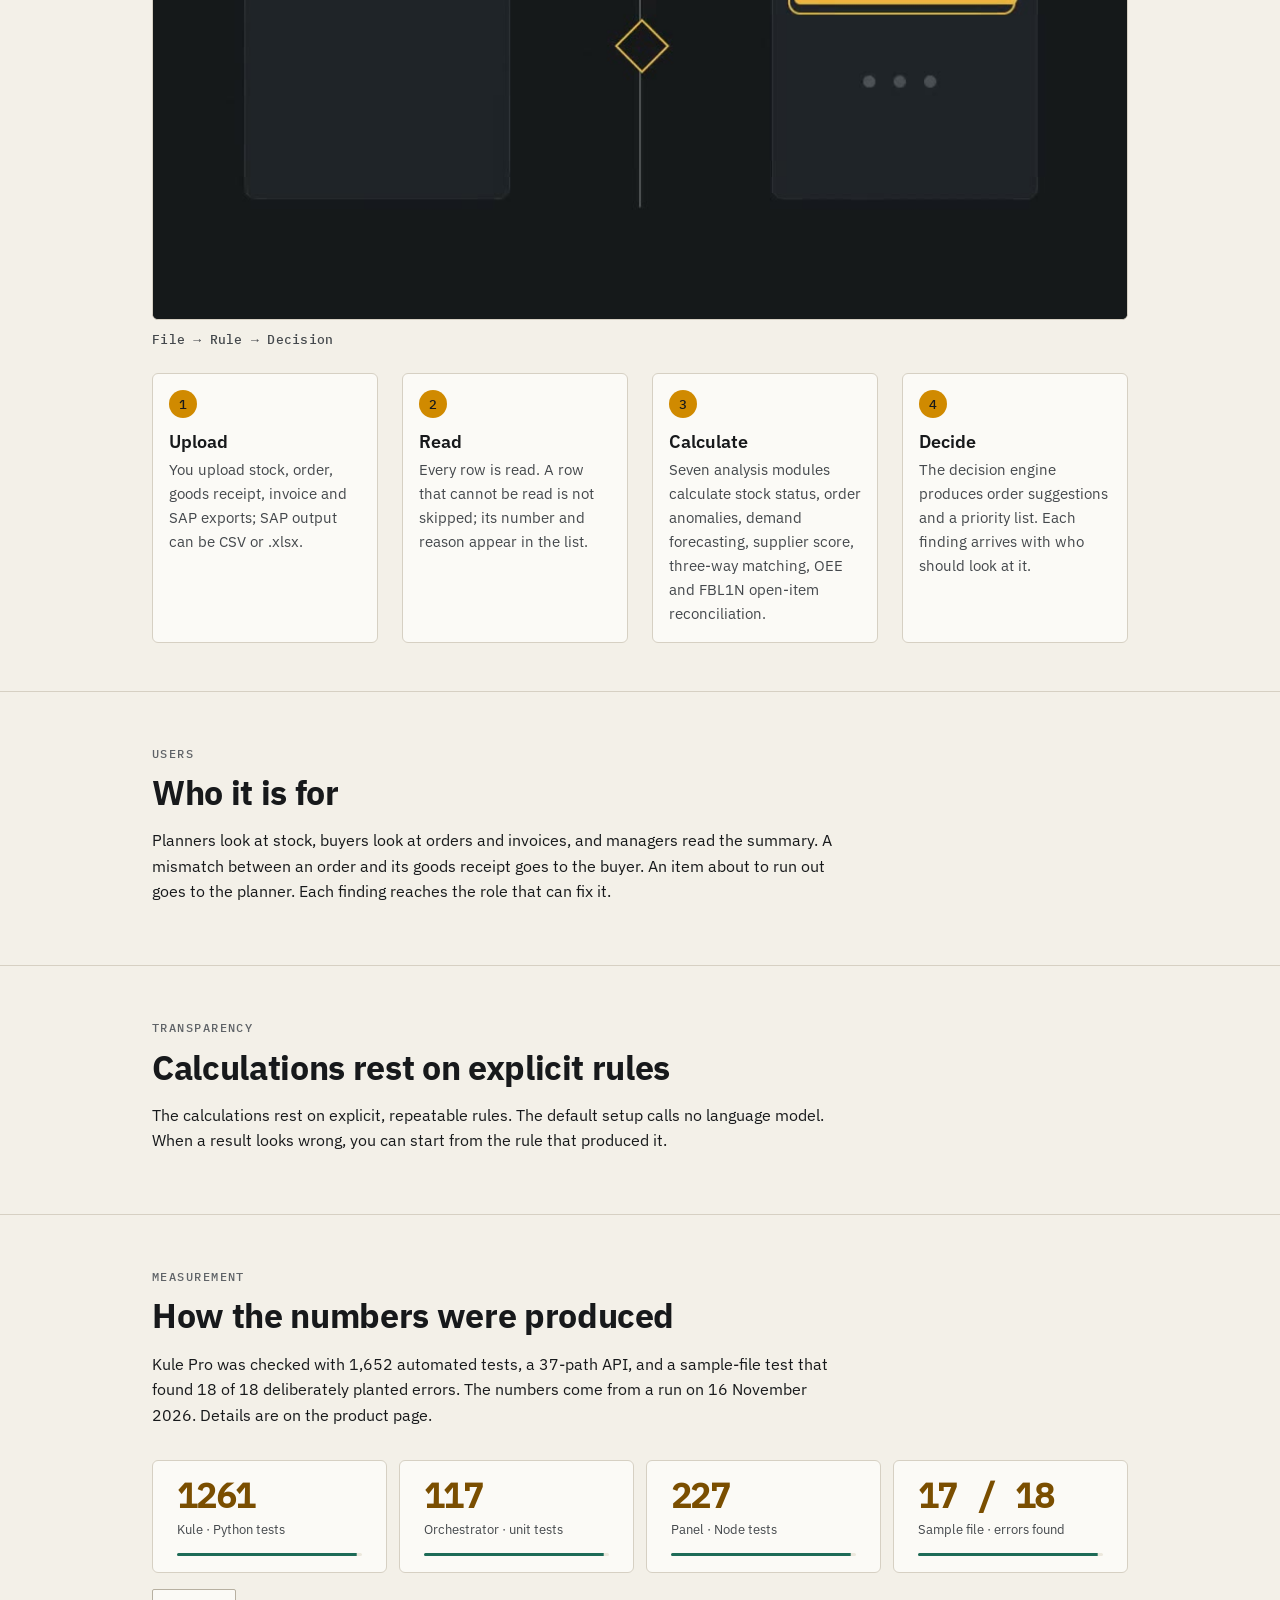
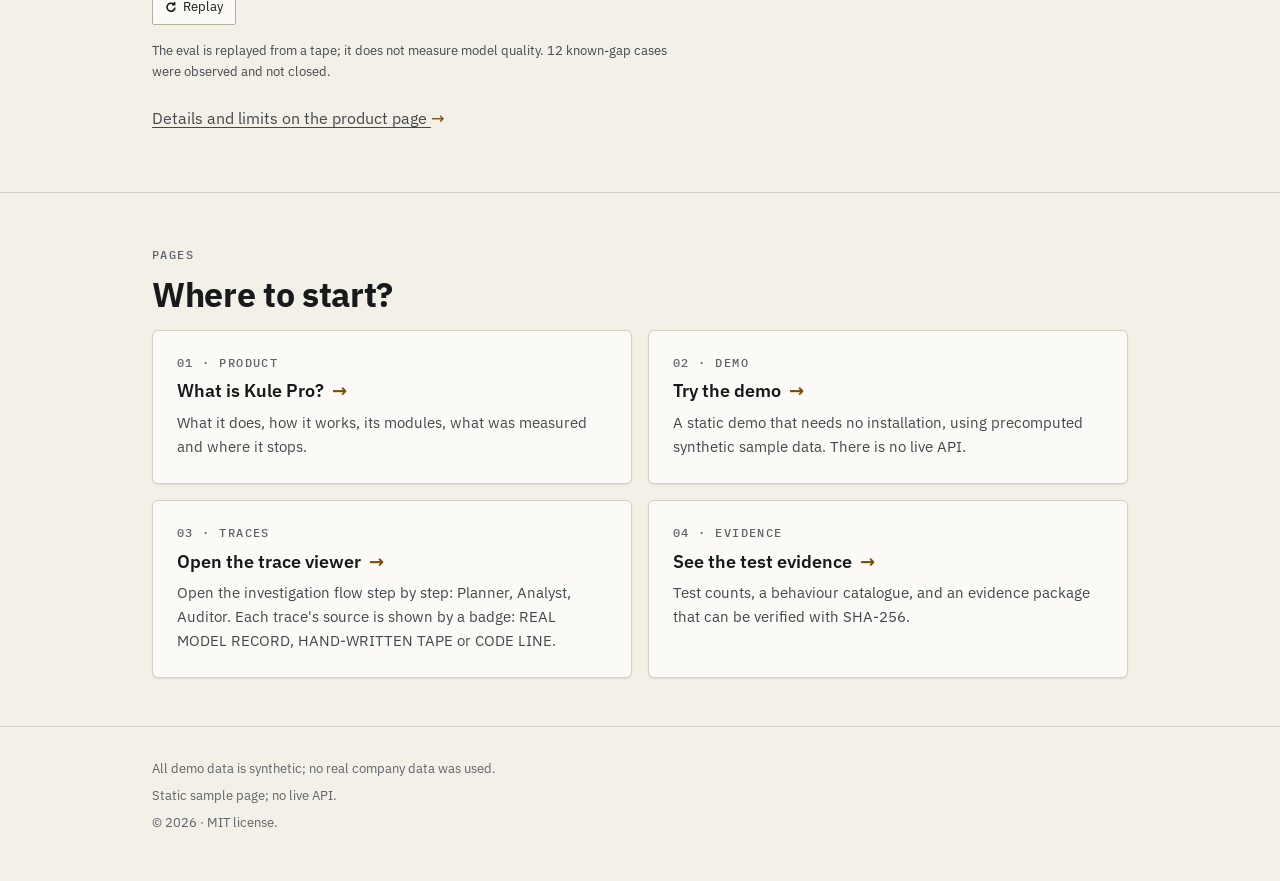
==== commit c4fc602c: "Merge branch 'vitrin-t2' into vitrin-birlesik" ====
--- a/index.html
+++ b/index.html
@@ -110,8 +110,17 @@
         <span class="ds-ust">Akış</span>
         <h2 id="h-karar">Dosyadan karara</h2>
       </div>
+      <figure class="akis-sahne" data-ds-reveal>
+        <div class="akis-medya">
+          <img class="akis-poster" src="assets/akis/poster.jpg" alt="" width="960" height="540" loading="lazy">
+          <video class="akis-video" autoplay muted loop playsinline preload="metadata" poster="assets/akis/poster.jpg" width="960" height="540" aria-hidden="true">
+            <source src="assets/akis/akis-dongu.mp4" type="video/mp4">
+          </video>
+        </div>
+        <figcaption class="akis-etiket">Dosya → Kural → Karar</figcaption>
+      </figure>
       <ol class="akis" data-ds-reveal="sira">
-        <li><span class="akis-no" aria-hidden="true">1</span><b>Yükle</b><span>Dosyayı yüklersiniz.</span></li>
+        <li><span class="akis-no" aria-hidden="true">1</span><b>Yükle</b><span>Stok, sipariş, mal kabul, fatura ve SAP dışa aktarımlarını yüklersiniz; SAP çıktıları CSV ya da .xlsx olabilir.</span></li>
         <li><span class="akis-no" aria-hidden="true">2</span><b>Oku</b><span>Her satır okunur. Okunamayan satır atlanmaz; numarası ve nedeni listede görünür.</span></li>
         <li><span class="akis-no" aria-hidden="true">3</span><b>Hesapla</b><span>Yedi analiz modülü stok durumu, sipariş anomalisi, talep tahmini, tedarikçi skoru, üçlü eşleştirme, OEE ve FBL1N açık kalem mutabakatını hesaplar.</span></li>
         <li><span class="akis-no" aria-hidden="true">4</span><b>Karar</b><span>Karar motoru sipariş önerisi ve öncelik listesi çıkarır. Her bulgu, kimin bakacağıyla birlikte gelir.</span></li>
@@ -169,7 +178,7 @@
         <a class="ds-kart" href="portfoy/index.html"><span class="ds-ust">01 · ürün</span><b class="ds-kart-baslik">Kule Pro nedir? <span class="ds-ok" aria-hidden="true">→</span></b><span class="ds-kart-metin">Ne yaptığı, nasıl çalıştığı, modülleri, neyin ölçüldüğü ve nerede durduğu.</span></a>
         <a class="ds-kart" href="demo/index.html"><span class="ds-ust">02 · demo</span><b class="ds-kart-baslik">Demoyu dene <span class="ds-ok" aria-hidden="true">→</span></b><span class="ds-kart-metin">Kurulum gerektirmeyen statik demo, önceden hesaplanmış sentetik örnek veriyle çalışır. Canlı API yoktur.</span></a>
         <a class="ds-kart" href="ajan-orkestrasyon/iz-goruntuleyici/index.html"><span class="ds-ust">03 · izler</span><b class="ds-kart-baslik">İz görüntüleyiciyi aç <span class="ds-ok" aria-hidden="true">→</span></b><span class="ds-kart-metin">Soruşturma akışını adım adım aç: Planlayıcı, Analist, Denetçi. Her izin kaynağı rozetle belirtilir: GERÇEK MODEL KAYDI, ELLE YAZILMIŞ KAYIT veya KOD SATIRI.</span></a>
-        <a class="ds-kart" href="kanit/index.html"><span class="ds-ust">04 · kanıt</span><b class="ds-kart-baslik">Test kanıtını gör <span class="ds-ok" aria-hidden="true">→</span></b><span class="ds-kart-metin">Test sayıları, davranış kataloğu ve SHA-256 ile doğrulanabilir kanıt paketi. Kaynak kod bu depoda yayımlanmıyor; yerine bu kanıtlar var.</span></a>
+        <a class="ds-kart" href="kanit/index.html"><span class="ds-ust">04 · kanıt</span><b class="ds-kart-baslik">Test kanıtını gör <span class="ds-ok" aria-hidden="true">→</span></b><span class="ds-kart-metin">Test sayıları, davranış kataloğu ve SHA-256 ile doğrulanabilir kanıt paketi.</span></a>
       </div>
     </div>
   </section>
@@ -179,7 +188,7 @@
   <div class="wrap">
     <span>Demolardaki tüm veriler sentetiktir; gerçek şirket verisi kullanılmamıştır.</span>
     <span>Statik örnek sayfa; canlı API yok.</span>
-    <span>© 2026 · MIT lisansı. <a href="demo/LICENSE.txt">demo/ klasörü</a> bu lisansın dışındadır.</span>
+    <span>© 2026 · MIT lisansı.</span>
   </div>
 </footer>
 
@@ -189,5 +198,6 @@
 <script src="assets/i18n-vitrin.js"></script>
 <script src="assets/i18n.js"></script>
 <script src="assets/defter.js"></script>
+<script src="assets/akis-sahne.js"></script>
 </body>
 </html>
--- a/assets/site.css
+++ b/assets/site.css
@@ -242,3 +242,21 @@
 }
 :root[data-hareket="azalt"] .defter-liste li { animation: none; }
 :root[data-hareket="azalt"] .defter-liste li, :root[data-hareket="azalt"] .defter-liste li::before { transition: none; }
+
+/* Akış sahnesi: dosya → kural → karar. Döngü MP4 (assets/akis/akis-dongu.mp4, ~32 KB) ve poster; hareket azaltılmışsa yalnız poster. */
+.akis-sahne { margin: var(--s5) 0 0; padding: 0; }
+.akis-medya { position: relative; }
+.akis-video, .akis-poster { display: block; width: 100%; height: auto; border: 1px solid var(--rule); border-radius: var(--r2); background: #17191b; }
+.akis-poster { display: none; }
+.akis-etiket { margin-top: var(--s3); font: 500 var(--t-sm)/1.3 var(--mono); color: var(--ink-2); letter-spacing: .02em; }
+@media (prefers-reduced-motion: reduce) { .akis-video { display: none; } .akis-poster { display: block; } }
+:root[data-hareket="azalt"] .akis-video { display: none; }
+:root[data-hareket="azalt"] .akis-poster { display: block; }
+
+/* Kaydırmayla giriş: her akış adımı görünüm alanına girerken belirir (CSS scroll-driven). Desteklemeyen tarayıcıda adımlar hep görünür. */
+@supports (animation-timeline: view()) {
+  .akis li { animation: akis-gir linear both; animation-timeline: view(); animation-range: entry 0% cover 40%; }
+}
+@keyframes akis-gir { from { opacity: .25; transform: translateY(14px); } to { opacity: 1; transform: none; } }
+@media (prefers-reduced-motion: reduce) { .akis li { animation: none; } }
+:root[data-hareket="azalt"] .akis li { animation: none; }
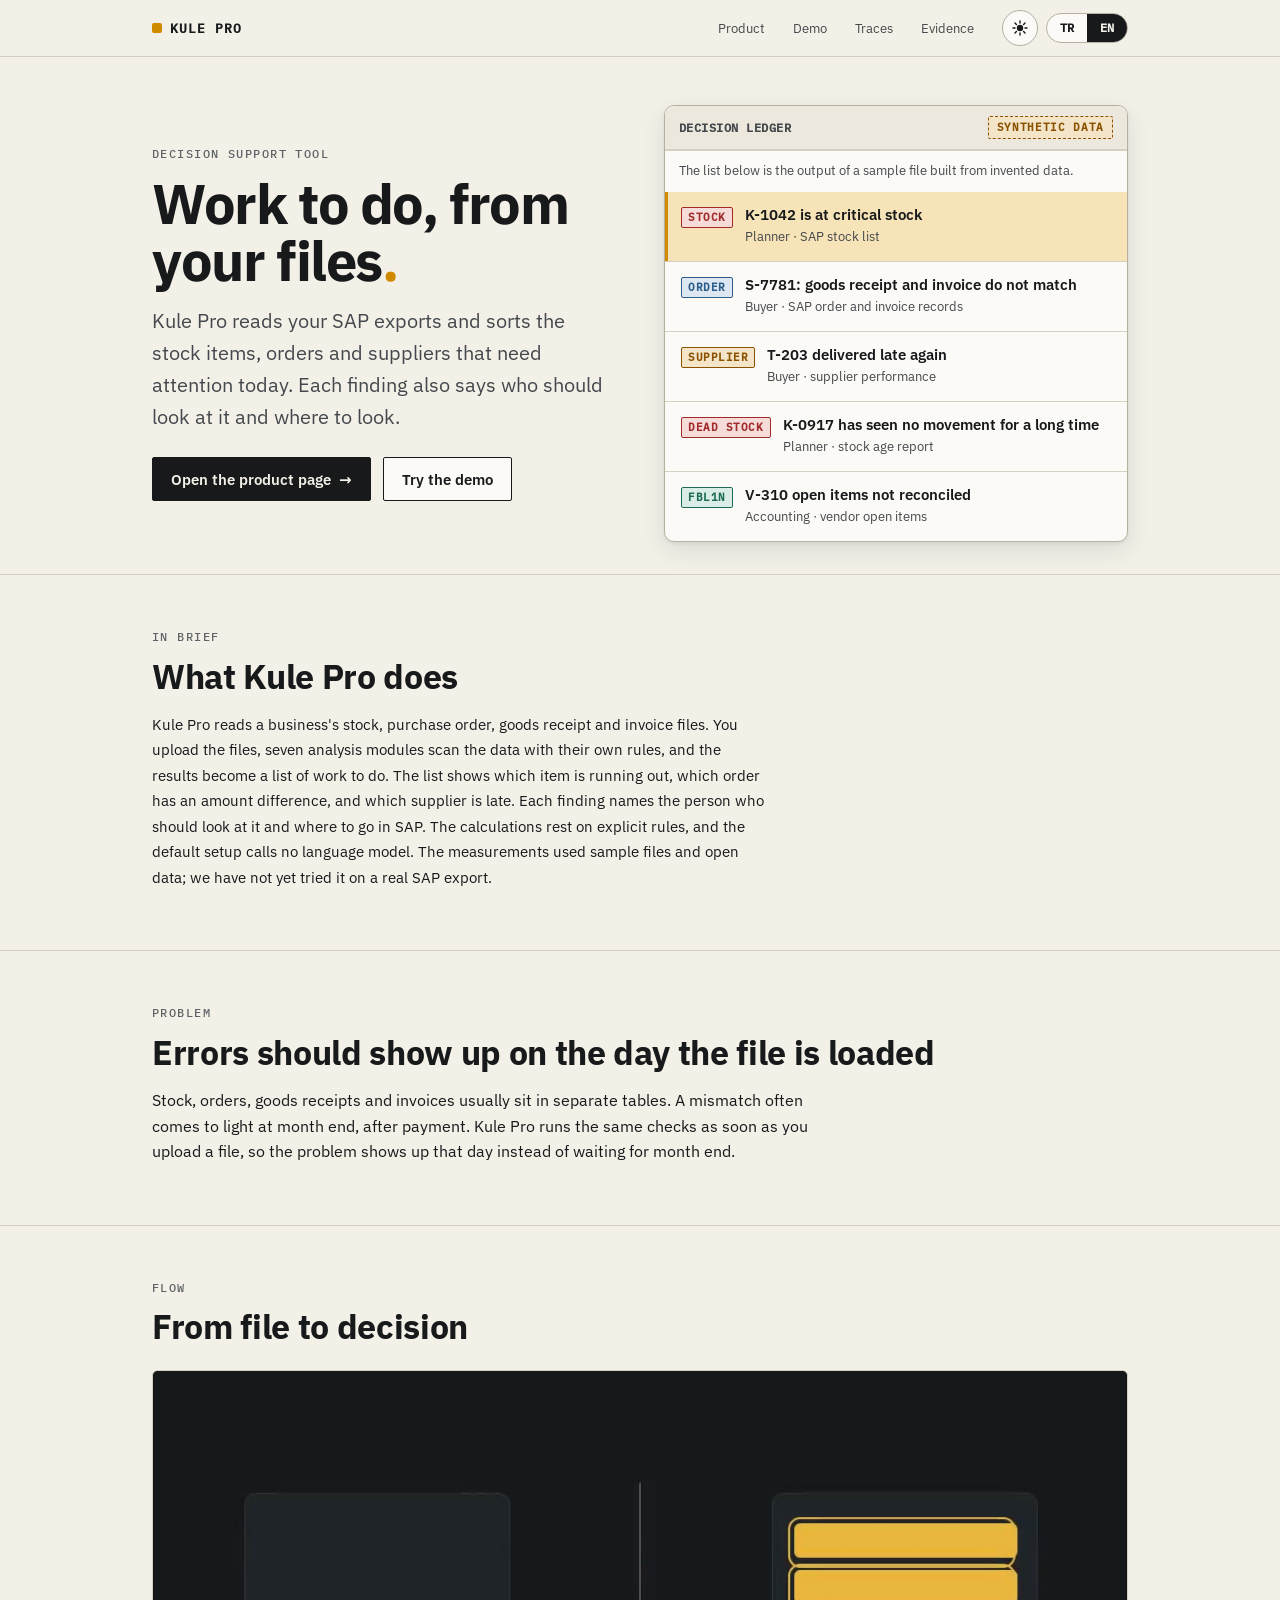
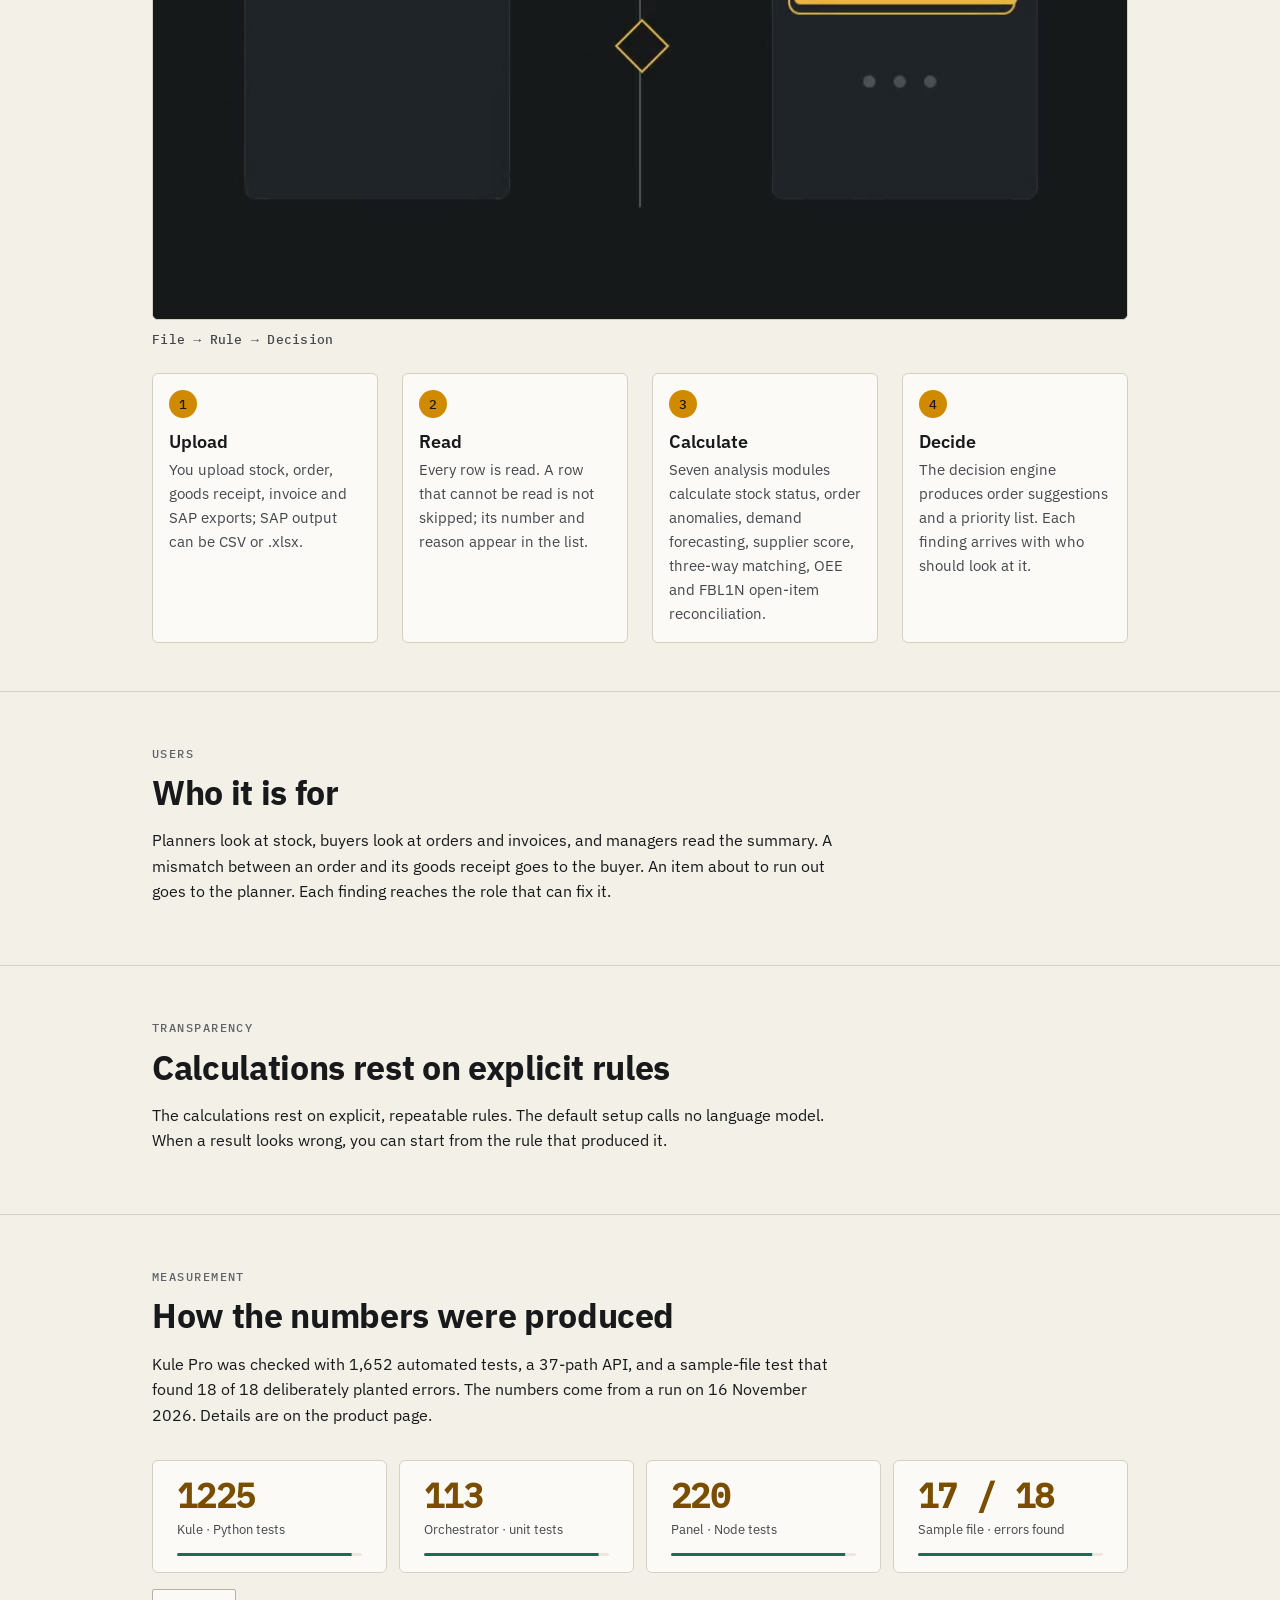
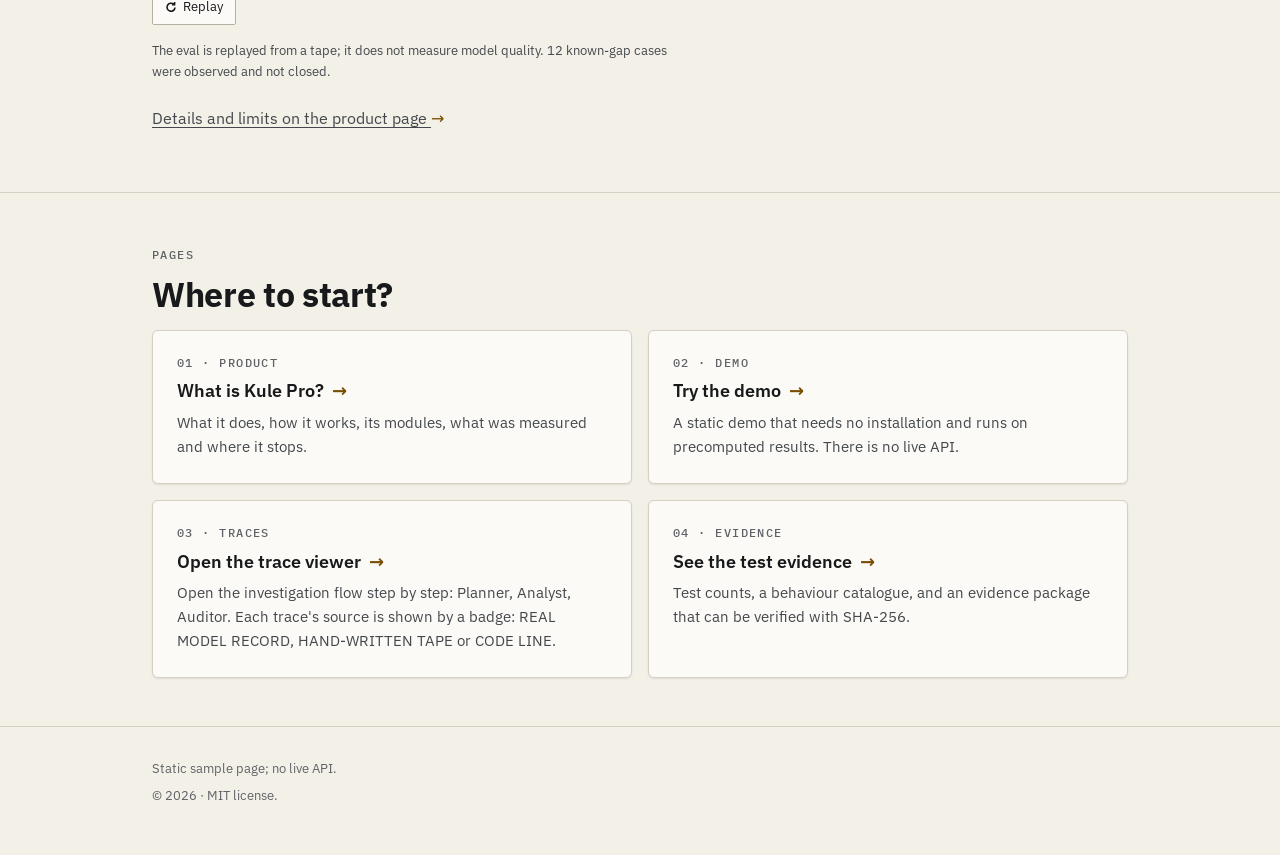
==== commit ffb71aba: "VITRIN-B2: sentetik veri uyarısı sadeleştirildi, EN Sürümler çevirisi tamamlandı Co-Authored-By: Cla" ====
--- a/index.html
+++ b/index.html
@@ -43,7 +43,7 @@
   <div class="kahraman">
     <div class="wrap ikili">
       <div class="kahraman-metin">
-        <span class="ds-ust">Karar destek aracı · örnek ve herkese açık veriyle</span>
+        <span class="ds-ust">Karar destek aracı</span>
         <h1>Dosyalarınızdan bakılacak işler<span class="x">.</span></h1>
         <p class="lede">Kule Pro, SAP dışa aktarımlarınızı okur ve bugün ilgilenmeniz gereken stok kalemlerini, siparişleri ve tedarikçileri sıraya koyar. Her bulgu, kimin bakacağını ve nereye bakacağını da söyler.</p>
         <div class="dugmeler">
@@ -176,7 +176,7 @@
       </div>
       <div class="ds-kartlar" data-ds-reveal="sira">
         <a class="ds-kart" href="portfoy/index.html"><span class="ds-ust">01 · ürün</span><b class="ds-kart-baslik">Kule Pro nedir? <span class="ds-ok" aria-hidden="true">→</span></b><span class="ds-kart-metin">Ne yaptığı, nasıl çalıştığı, modülleri, neyin ölçüldüğü ve nerede durduğu.</span></a>
-        <a class="ds-kart" href="demo/index.html"><span class="ds-ust">02 · demo</span><b class="ds-kart-baslik">Demoyu dene <span class="ds-ok" aria-hidden="true">→</span></b><span class="ds-kart-metin">Kurulum gerektirmeyen statik demo, önceden hesaplanmış sentetik örnek veriyle çalışır. Canlı API yoktur.</span></a>
+        <a class="ds-kart" href="demo/index.html"><span class="ds-ust">02 · demo</span><b class="ds-kart-baslik">Demoyu dene <span class="ds-ok" aria-hidden="true">→</span></b><span class="ds-kart-metin">Kurulum gerektirmeyen statik demo, önceden hesaplanmış sonuçlarla çalışır. Canlı API yoktur.</span></a>
         <a class="ds-kart" href="ajan-orkestrasyon/iz-goruntuleyici/index.html"><span class="ds-ust">03 · izler</span><b class="ds-kart-baslik">İz görüntüleyiciyi aç <span class="ds-ok" aria-hidden="true">→</span></b><span class="ds-kart-metin">Soruşturma akışını adım adım aç: Planlayıcı, Analist, Denetçi. Her izin kaynağı rozetle belirtilir: GERÇEK MODEL KAYDI, ELLE YAZILMIŞ KAYIT veya KOD SATIRI.</span></a>
         <a class="ds-kart" href="kanit/index.html"><span class="ds-ust">04 · kanıt</span><b class="ds-kart-baslik">Test kanıtını gör <span class="ds-ok" aria-hidden="true">→</span></b><span class="ds-kart-metin">Test sayıları, davranış kataloğu ve SHA-256 ile doğrulanabilir kanıt paketi.</span></a>
       </div>
@@ -186,7 +186,6 @@
 
 <footer class="alt">
   <div class="wrap">
-    <span>Demolardaki tüm veriler sentetiktir; gerçek şirket verisi kullanılmamıştır.</span>
     <span>Statik örnek sayfa; canlı API yok.</span>
     <span>© 2026 · MIT lisansı.</span>
   </div>
--- a/assets/site.css
+++ b/assets/site.css
@@ -223,7 +223,7 @@
 @media (max-width: 719px) {
   .ds-ustbar-ic { height: auto; flex-wrap: wrap; row-gap: 0; padding-top: var(--s2); padding-bottom: 0; }
   .ds-ustbar-ic .ust-arac { margin-left: auto; }
-  .ds-ustbar nav { order: 3; flex: 1 0 100%; justify-content: space-between; overflow-x: visible; -webkit-mask-image: none; mask-image: none; }
+  .ds-ustbar nav { order: 3; flex: 1 0 100%; flex-wrap: wrap; justify-content: space-between; overflow-x: visible; -webkit-mask-image: none; mask-image: none; }
   .ds-ustbar nav a { padding: 0 var(--s2); }
   :root:has(.ds-ustbar) { scroll-padding-top: 112px; }
 }
@@ -260,3 +260,19 @@
 @keyframes akis-gir { from { opacity: .25; transform: translateY(14px); } to { opacity: 1; transform: none; } }
 @media (prefers-reduced-motion: reduce) { .akis li { animation: none; } }
 :root[data-hareket="azalt"] .akis li { animation: none; }
+
+/* Ürün sayfası (VITRIN-T3): tek anlatı, okunur bölümler, kart ızgarası yok */
+.urun-kahraman { padding: var(--s7) 0 var(--s6); }
+.urun-kahraman h1 { font: 700 clamp(30px, 4.2vw, 46px)/1.1 var(--sans); letter-spacing: -.015em; margin: var(--s2) 0 var(--s4); max-width: 22ch; }
+.urun-kahraman .dugmeler { margin: var(--s5) 0 var(--s6); }
+.urun-kahraman .ekran { max-width: 880px; }
+.urun-metin { max-width: 720px; }
+.urun-metin .ekran { margin: var(--s4) 0; }
+.urun-modul-liste { list-style: none; margin: var(--s4) 0 var(--s5); padding: 0; display: grid; gap: var(--s4); }
+.urun-modul-liste li { padding-top: var(--s3); border-top: 1px solid var(--rule); }
+.urun-modul-liste .modul-ad { margin: 0 0 var(--s2); font: 600 var(--t-md)/1.3 var(--sans); }
+.urun-modul-liste p { margin: 0; }
+@media (min-width: 720px) { .urun-modul-liste { grid-template-columns: repeat(2, minmax(0, 1fr)); column-gap: var(--s6); } }
+@media (max-width: 480px) { .urun-kahraman h1 { font-size: clamp(28px, 8.4vw, 36px); } .urun-sayfa .wrap { padding: 0 var(--s4); } }
+@media (prefers-reduced-motion: reduce) { .urun-sayfa *, .urun-sayfa *::before, .urun-sayfa *::after { animation: none !important; transition: none !important; } }
+:root[data-hareket="azalt"] .urun-sayfa *, :root[data-hareket="azalt"] .urun-sayfa *::before, :root[data-hareket="azalt"] .urun-sayfa *::after { animation: none !important; transition: none !important; }
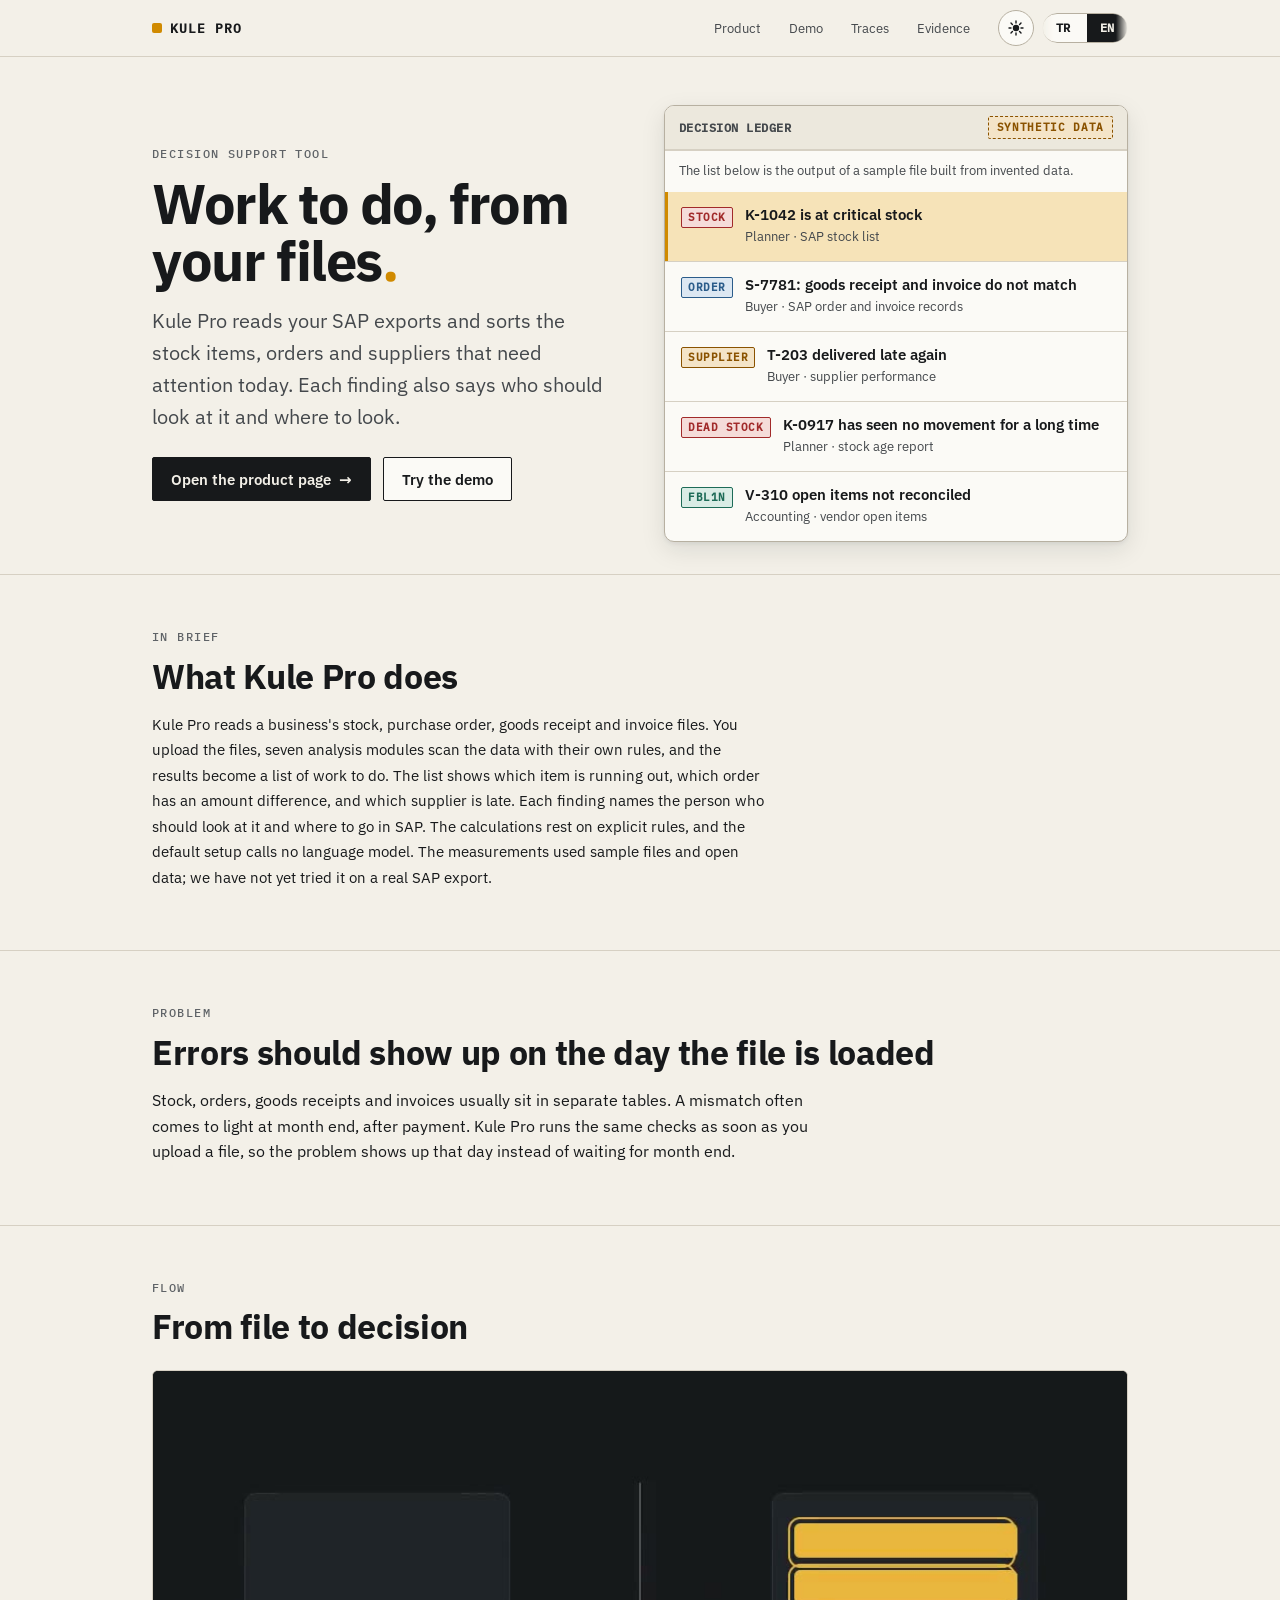
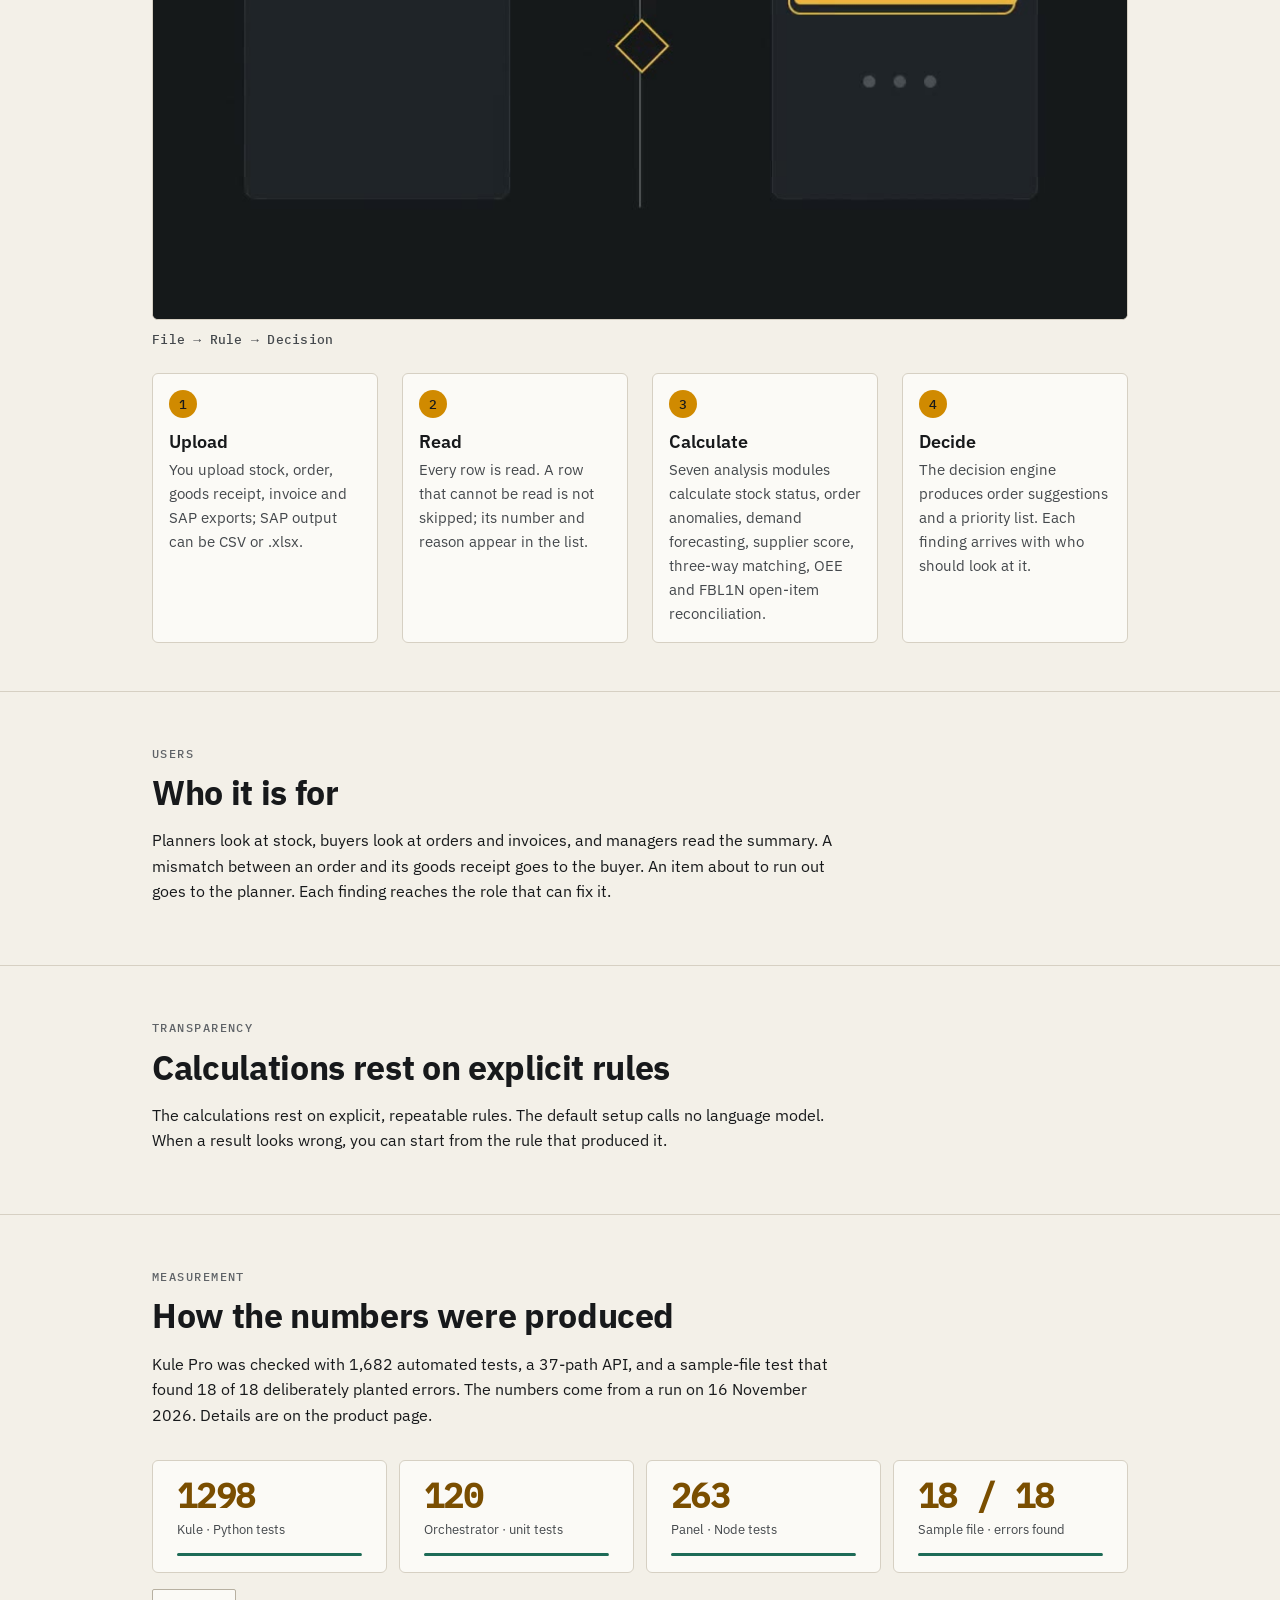
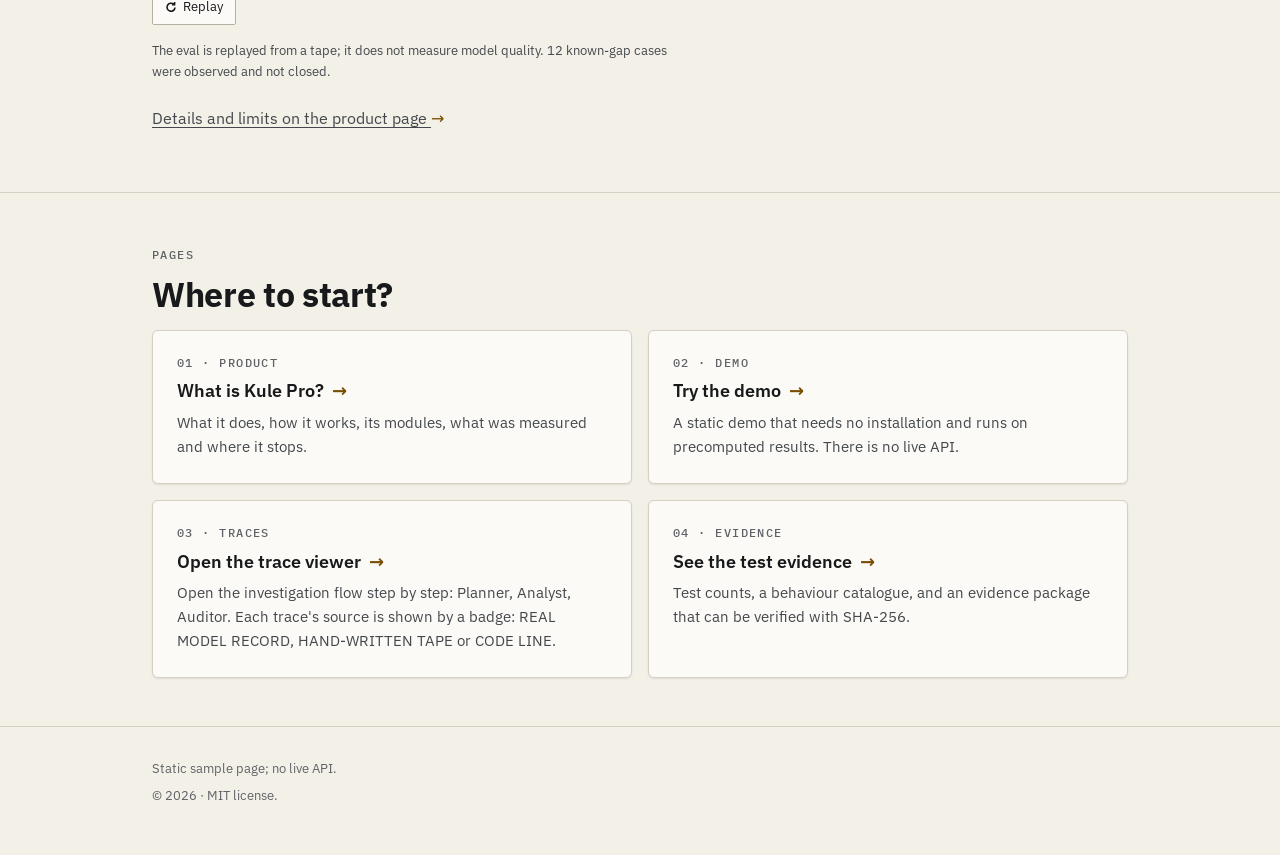
==== commit ed61b7d3: "Kule Pro 0.15.0 vitrin senkronu: sürüm, test sayıları (1299/120/263), sürüm notları Co-Authored-By: " ====
--- a/index.html
+++ b/index.html
@@ -153,13 +153,13 @@
       <div data-ds-reveal>
         <span class="ds-ust">Ölçüm</span>
         <h2 id="h-sayilar">Sayılar nereden geliyor</h2>
-        <p>Ürün 1652 otomatik test, 37 yollu bir API ve 18 bilerek konmuş hatanın 18'ini bulan bir deneme paketiyle ölçüldü. Sayılar 16 Kasım 2026 koşusundan alındı. Ayrıntılar ürün sayfasında.</p>
+        <p>Ürün 1682 otomatik test, 37 yollu bir API ve 18 bilerek konmuş hatanın 18'ini bulan bir deneme paketiyle ölçüldü. Sayılar 16 Kasım 2026 koşusundan alındı. Ayrıntılar ürün sayfasında.</p>
       </div>
       <div class="sayi-serit" data-ds-sayac-grup data-ds-etiket-tekrar="Tekrar oynat" data-ds-reveal>
         <div class="ds-sayilar">
-          <div class="ds-sayi"><b data-ds-sayac>1298</b><span>Kule · Python testi</span><span class="ds-alt" data-oran="1"><i></i></span></div>
+          <div class="ds-sayi"><b data-ds-sayac>1299</b><span>Kule · Python testi</span><span class="ds-alt" data-oran="1"><i></i></span></div>
           <div class="ds-sayi"><b data-ds-sayac>120</b><span>Orkestratör · birim testi</span><span class="ds-alt" data-oran="1"><i></i></span></div>
-          <div class="ds-sayi"><b data-ds-sayac>234</b><span>Panel · Node testi</span><span class="ds-alt" data-oran="1"><i></i></span></div>
+          <div class="ds-sayi"><b data-ds-sayac>263</b><span>Panel · Node testi</span><span class="ds-alt" data-oran="1"><i></i></span></div>
           <div class="ds-sayi"><b data-ds-sayac>18 / 18</b><span>Deneme paketi · bulunan hata</span><span class="ds-alt" data-oran="1"><i></i></span></div>
         </div>
       </div>
--- a/assets/site.css
+++ b/assets/site.css
@@ -261,7 +261,7 @@
 @media (prefers-reduced-motion: reduce) { .akis li { animation: none; } }
 :root[data-hareket="azalt"] .akis li { animation: none; }
 
-/* Ürün sayfası (VITRIN-T3): tek anlatı, okunur bölümler, kart ızgarası yok */
+/* Ürün sayfası: tek anlatı, okunur bölümler, kart ızgarası yok */
 .urun-kahraman { padding: var(--s7) 0 var(--s6); }
 .urun-kahraman h1 { font: 700 clamp(30px, 4.2vw, 46px)/1.1 var(--sans); letter-spacing: -.015em; margin: var(--s2) 0 var(--s4); max-width: 22ch; }
 .urun-kahraman .dugmeler { margin: var(--s5) 0 var(--s6); }
